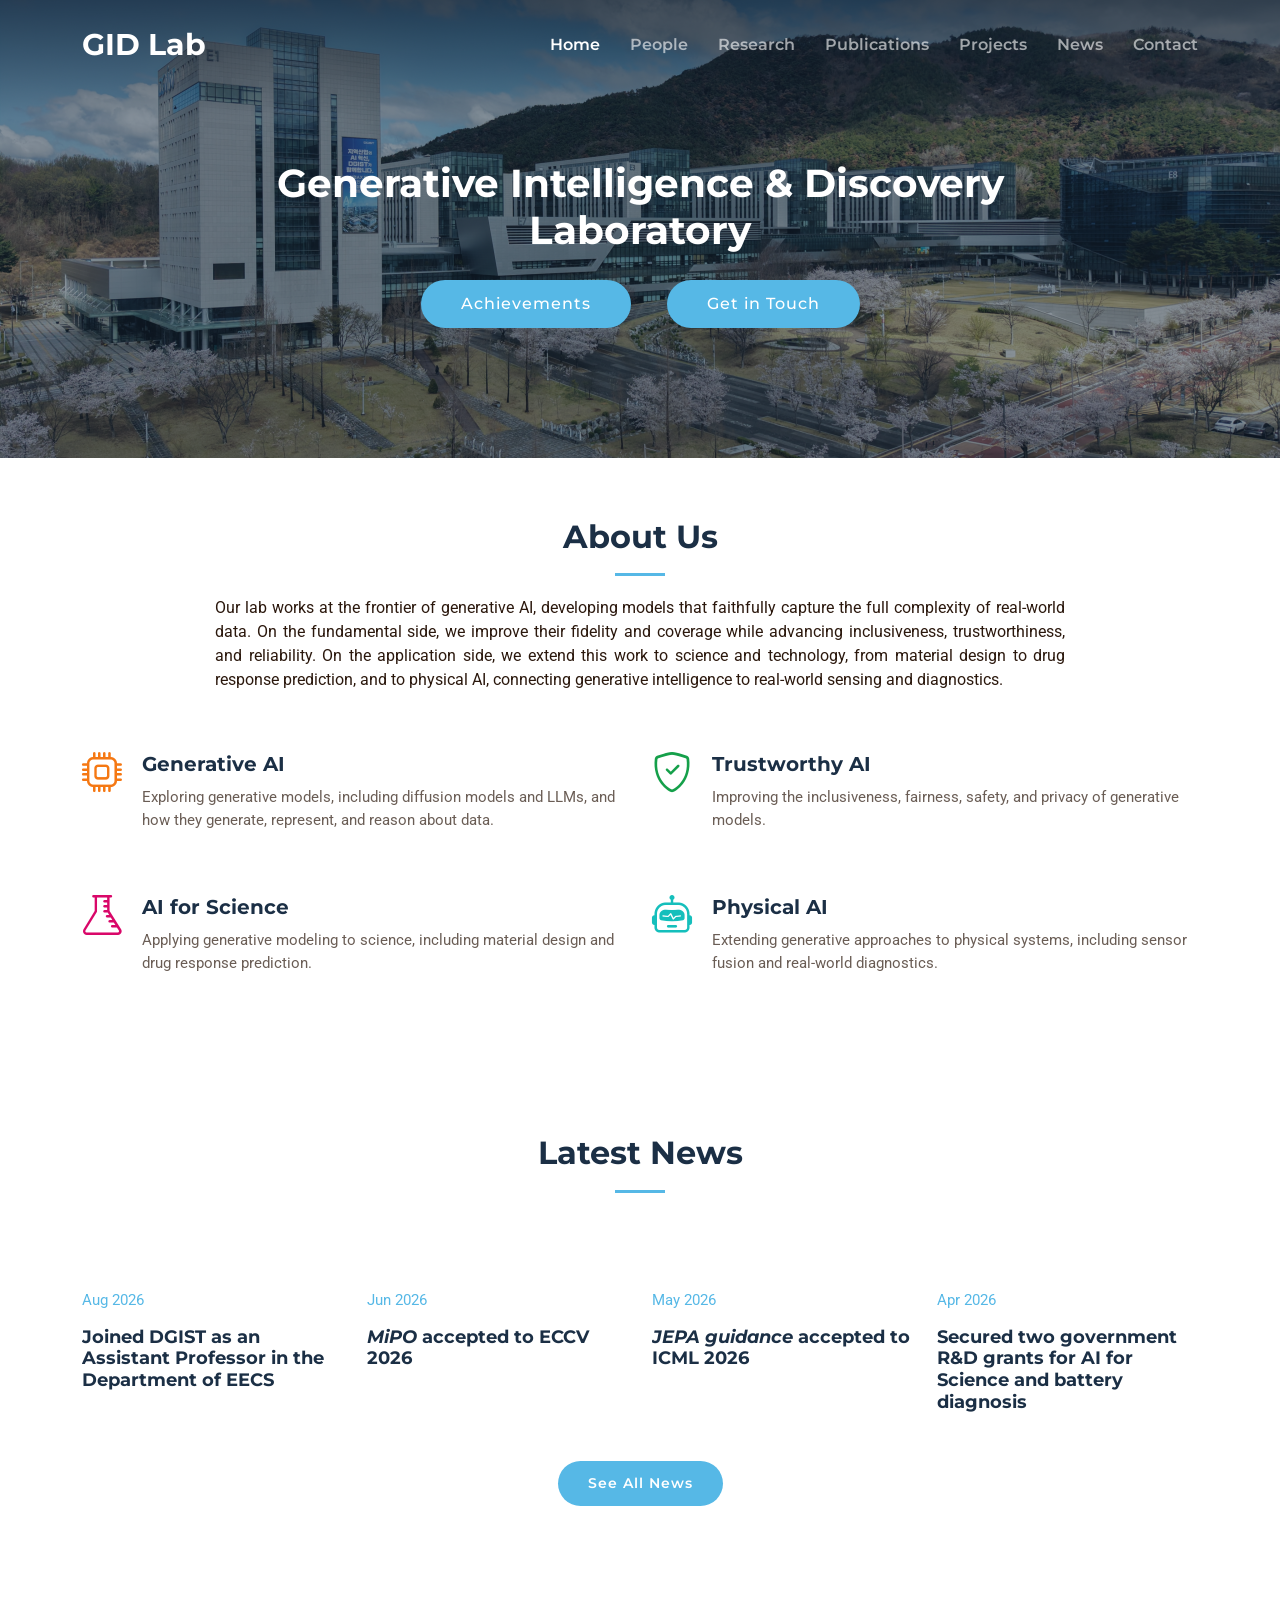
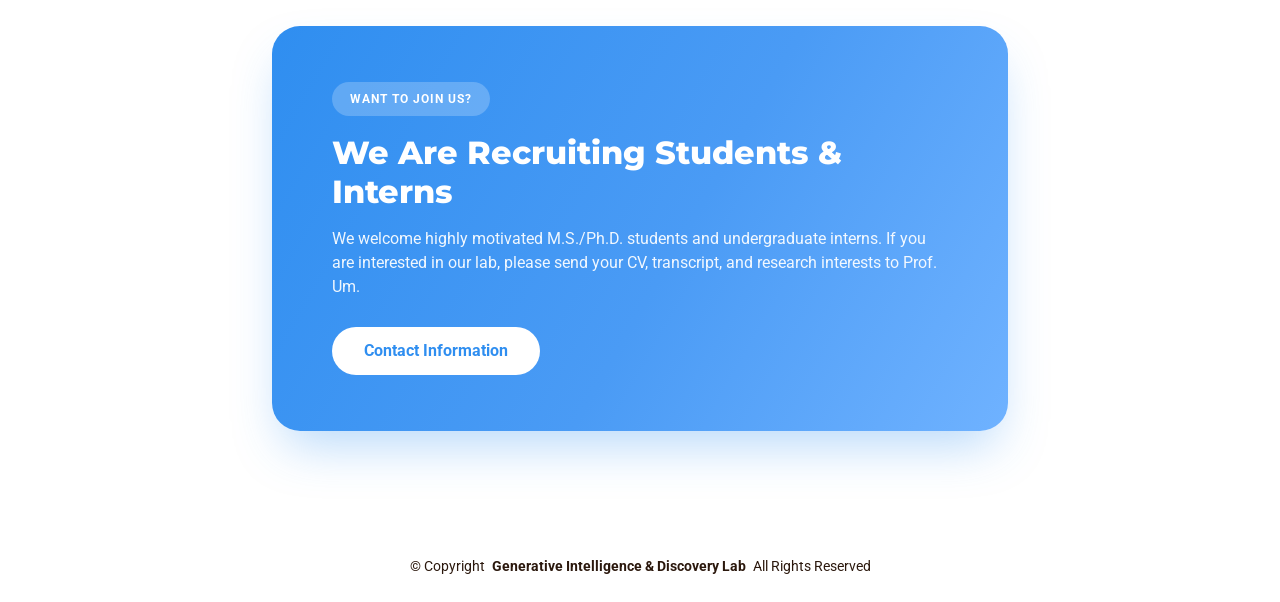
==== index.html @ 5ab616e1 "update" ====
<!DOCTYPE html>
<html lang="en">

<head>
  <meta charset="utf-8">
  <meta content="width=device-width, initial-scale=1.0" name="viewport">
  <title>Home | GID Lab @ DGIST</title>
  <meta name="description" content="">
  <meta name="keywords" content="">

  <!-- Favicons -->
  <!-- <link href="assets/img/favicon.png" rel="icon"> -->
  <link rel="icon" href="data:image/svg+xml,<svg xmlns=%22http://www.w3.org/2000/svg%22 viewBox=%220 0 100 100%22><text y=%22.9em%22 font-size=%2290%22>✨</text></svg>">
  <link href="assets/img/apple-touch-icon.png" rel="apple-touch-icon">

  <!-- Fonts -->
  <link href="https://fonts.googleapis.com" rel="preconnect">
  <link href="https://fonts.gstatic.com" rel="preconnect" crossorigin>
  <link href="https://fonts.googleapis.com/css2?family=Roboto:ital,wght@0,100;0,300;0,400;0,500;0,700;0,900;1,100;1,300;1,400;1,500;1,700;1,900&family=Montserrat:ital,wght@0,100;0,200;0,300;0,400;0,500;0,600;0,700;0,800;0,900;1,100;1,200;1,300;1,400;1,500;1,600;1,700;1,800;1,900&family=Raleway:ital,wght@0,100;0,200;0,300;0,400;0,500;0,600;0,700;0,800;0,900;1,100;1,200;1,300;1,400;1,500;1,600;1,700;1,800;1,900&display=swap" rel="stylesheet">

  <!-- Vendor CSS Files -->
  <link href="assets/vendor/bootstrap/css/bootstrap.min.css" rel="stylesheet">
  <link href="assets/vendor/bootstrap-icons/bootstrap-icons.css" rel="stylesheet">
  <link href="assets/vendor/aos/aos.css" rel="stylesheet">
  <link href="assets/vendor/glightbox/css/glightbox.min.css" rel="stylesheet">
  <link href="assets/vendor/swiper/swiper-bundle.min.css" rel="stylesheet">

  <!-- Main CSS File -->
  <link href="assets/css/main.css" rel="stylesheet">

  <style>
    .recruiting-cta {
      padding: 60px 0 100px;
    }
    .recruiting-card {
      background: linear-gradient(120deg, #2f8ef0 0%, #4a9bf5 55%, #6fb2ff 100%);
      border-radius: 28px;
      padding: 56px 60px;
      box-shadow: 0 25px 50px -12px rgba(47, 142, 240, 0.35);
    }
    .recruiting-card .badge-pill {
      display: inline-block;
      background: rgba(255, 255, 255, 0.22);
      color: #ffffff;
      font-size: 12px;
      font-weight: 700;
      letter-spacing: 1px;
      text-transform: uppercase;
      padding: 8px 18px;
      border-radius: 50px;
      margin-bottom: 18px;
    }
    .recruiting-card h3 {
      color: #ffffff;
      font-weight: 800;
      font-size: 32px;
      margin-bottom: 16px;
    }
    .recruiting-card p {
      color: rgba(255, 255, 255, 0.92);
      font-size: 16px;
      max-width: 640px;
      margin-bottom: 28px;
    }
    .recruiting-card .cta-btn {
      background: #ffffff;
      color: #2f8ef0;
      font-weight: 700;
      padding: 12px 32px;
      border-radius: 50px;
      display: inline-block;
      transition: 0.3s;
    }
    .recruiting-card .cta-btn:hover {
      background: rgba(255, 255, 255, 0.9);
    }
    @media (max-width: 768px) {
      .recruiting-card {
        padding: 40px 28px;
      }
      .recruiting-card h3 {
        font-size: 24px;
      }
    }
  </style>

  <!-- =======================================================
  * Template Name: Nova
  * Template URL: https://bootstrapmade.com/nova-bootstrap-business-template/
  * Updated: Aug 07 2024 with Bootstrap v5.3.3
  * Author: BootstrapMade.com
  * License: https://bootstrapmade.com/license/
  ======================================================== -->
</head>

<body class="index-page">

  <header id="header" class="header d-flex align-items-center fixed-top">
    <div class="container-fluid container-xl position-relative d-flex align-items-center justify-content-between">

      <a href="index.html" class="logo d-flex align-items-center">
        <!-- Uncomment the line below if you also wish to use an image logo -->
        <!-- <img src="assets/img/logo.png" alt=""> -->
        <h1 class="sitename">GID Lab</h1>
      </a>

      <nav id="navmenu" class="navmenu">
        <ul>
          <li><a href="index.html" class="active">Home</a></li>
          <li><a href="people.html">People</a></li>
          <li><a href="research.html">Research</a></li>
          <li><a href="publications.html">Publications</a></li>
          <li><a href="projects.html">Projects</a></li>
          <li><a href="news.html">News</a></li>
          <li><a href="contact.html">Contact</a></li>
        </ul>
        <i class="mobile-nav-toggle d-xl-none bi bi-list"></i>


      </nav>

    </div>
  </header>

  <main class="main">

    <!-- Hero Section -->
    <section id="hero" class="call-to-action section dark-background" style="padding: 160px 0 120px;">

      <img src="assets/img/PHO_20260403105531715Rq31.jpg" alt="">


      

      
      <div class="container">
        <div class="row justify-content-center">
          <div class="col-xl-9 text-center">
            <h1 data-aos="fade-up" class="mb-3" style="font-weight: 700; font-size: 2.45rem;">Generative Intelligence &amp; Discovery Laboratory</h1>
            <div class="d-flex flex-wrap justify-content-center gap-3" data-aos="fade-up" data-aos-delay="100">
              <a href="publications.html" class="cta-btn">Achievements</a>
              <a href="#call-to-action" class="cta-btn">Get in Touch</a>
            </div>
          </div>
        </div>
      </div>

    </section><!-- /Hero Section -->

    
    <section id="services" class="services section">

      <!-- Section Title -->
      <div class="container section-title" data-aos="fade-up">
        <h2>About Us</h2>
        <p style="max-width: 850px; margin-left: auto; margin-right: auto; text-align: justify;">Our lab works at the frontier of generative AI, developing models that faithfully capture the full complexity of real-world data. On the fundamental side, we improve their fidelity and coverage while advancing inclusiveness, trustworthiness, and reliability. On the application side, we extend this work to science and technology, from material design to drug response prediction, and to physical AI, connecting generative intelligence to real-world sensing and diagnostics.</p>
      </div><!-- End Section Title -->

      <div class="container">

        <div class="row gy-4">

          <div class="col-lg-6 service-item d-flex" data-aos="fade-up" data-aos-delay="100">
            <div class="icon flex-shrink-0"><i class="bi bi-cpu" style="color: #f57813;"></i></div>
            <div>
              <h4 class="title">Generative AI</h4>
              <p class="description">Exploring generative models, including diffusion models and LLMs, and how they generate, represent, and reason about data.</p>
            </div>
          </div>
          <!-- End Service Item -->

          <div class="col-lg-6 service-item d-flex" data-aos="fade-up" data-aos-delay="100">
            <div class="icon flex-shrink-0"><i class="bi bi-shield-check" style="color: #15a04a;"></i></div>
            <div>
              <h4 class="title">Trustworthy AI</h4>
              <p class="description">Improving the inclusiveness, fairness, safety, and privacy of generative models.</p>
            </div>
          </div><!-- End Service Item -->

          <div class="col-lg-6 service-item d-flex" data-aos="fade-up" data-aos-delay="100">
            <div class="icon flex-shrink-0"><i class="bi bi-flask" style="color: #d90769;"></i></div>
            <div>
              <h4 class="title">AI for Science</h4>
              <p class="description">Applying generative modeling to science, including material design and drug response prediction.</p>
            </div>
          </div><!-- End Service Item -->

          <div class="col-lg-6 service-item d-flex" data-aos="fade-up" data-aos-delay="100">
            <div class="icon flex-shrink-0"><i class="bi bi-robot" style="color: #15bfbc;"></i></div>
            <div>
              <h4 class="title">Physical AI</h4>
              <p class="description">Extending generative approaches to physical systems, including sensor fusion and real-world diagnostics.</p>
            </div>
          </div><!-- End Service Item -->

        </div>

      </div>

    </section><!-- /Services Section -->

    <section id="recent-posts" class="recent-posts section">

      <!-- Section Title -->
      <div class="container section-title" data-aos="fade-up">
        <h2>Latest News</h2>

      </div><!-- End Section Title -->

      <div class="container">

        <div class="row gy-5">

          <div class="col-xl-3 col-md-6" data-aos="fade-up" data-aos-delay="100">
            <div class="post-box">
              <div class="meta">
                <span class="post-date">Aug 2026</span>
              </div>
              <h3 class="post-title">Joined DGIST as an Assistant Professor in the Department of EECS</h3>
            </div>
          </div>

          <div class="col-xl-3 col-md-6" data-aos="fade-up" data-aos-delay="100">
            <div class="post-box">
              <div class="meta">
                <span class="post-date">Jun 2026</span>
              </div>
              <h3 class="post-title"><em>MiPO</em> accepted to ECCV 2026</h3>
            </div>
          </div>

          <div class="col-xl-3 col-md-6" data-aos="fade-up" data-aos-delay="100">
            <div class="post-box">
              <div class="meta">
                <span class="post-date">May 2026</span>
              </div>
              <h3 class="post-title"><em>JEPA guidance</em> accepted to ICML 2026</h3>
            </div>
          </div>

          <div class="col-xl-3 col-md-6" data-aos="fade-up" data-aos-delay="100">
            <div class="post-box">
              <div class="meta">
                <span class="post-date">Apr 2026</span>
              </div>
              <h3 class="post-title">Secured two government R&amp;D grants for AI for Science and battery diagnosis</h3>
            </div>
          </div>

        </div>

        <div class="text-center mt-5" data-aos="fade-up">
          <a href="news.html" class="btn-get-started">See All News</a>
        </div>

      </div>

    </section><!-- /Recent News Section -->
    <section id="call-to-action" class="recruiting-cta section">

      <div class="container" data-aos="zoom-in" data-aos-delay="100">
        <div class="row justify-content-center">
          <div class="col-xl-8">
            <div class="recruiting-card">
              <span class="badge-pill">Want to Join Us?</span>
              <h3>We Are Recruiting Students &amp; Interns</h3>
              <p>We welcome highly motivated M.S./Ph.D. students and undergraduate interns. If you are interested in our lab, please send your CV, transcript, and research interests to Prof. Um.</p>
              <a class="cta-btn" href="contact.html">Contact Information</a>
            </div>
          </div>
        </div>
      </div>

    </section><!-- /Call To Action Section -->


  </main>


  <footer id="footer" class="footer">
    <div class="container copyright text-center" style="border-top: 0; margin-top: 0;">
      <p>© <span>Copyright</span> <strong class="px-1 sitename">Generative Intelligence &amp; Discovery Lab</strong> <span>All Rights Reserved</span></p>
    </div>
  </footer>

  <!-- Scroll Top -->
  <a href="#" id="scroll-top" class="scroll-top d-flex align-items-center justify-content-center"><i class="bi bi-arrow-up-short"></i></a>

  <!-- Preloader -->
  <div id="preloader"></div>

  <!-- Vendor JS Files -->
  <script src="assets/vendor/bootstrap/js/bootstrap.bundle.min.js"></script>
  <script src="assets/vendor/php-email-form/validate.js"></script>
  <script src="assets/vendor/aos/aos.js"></script>
  <script src="assets/vendor/glightbox/js/glightbox.min.js"></script>
  <script src="assets/vendor/swiper/swiper-bundle.min.js"></script>
  <script src="assets/vendor/imagesloaded/imagesloaded.pkgd.min.js"></script>
  <script src="assets/vendor/isotope-layout/isotope.pkgd.min.js"></script>

  <!-- Main JS File -->
  <script src="assets/js/main.js"></script>

</body>

</html>
---- assets/css/main.css ----
/**
* Template Name: Nova
* Template URL: https://bootstrapmade.com/nova-bootstrap-business-template/
* Updated: Aug 07 2024 with Bootstrap v5.3.3
* Author: BootstrapMade.com
* License: https://bootstrapmade.com/license/
*/

/*--------------------------------------------------------------
# Font & Color Variables
# Help: https://bootstrapmade.com/color-system/
--------------------------------------------------------------*/
/* Fonts */
:root {
  --default-font: "Roboto",  system-ui, -apple-system, "Segoe UI", Roboto, "Helvetica Neue", Arial, "Noto Sans", "Liberation Sans", sans-serif, "Apple Color Emoji", "Segoe UI Emoji", "Segoe UI Symbol", "Noto Color Emoji";
  --heading-font: "Montserrat",  sans-serif;
  --nav-font: "Montserrat",  sans-serif;
}

/* Global Colors - The following color variables are used throughout the website. Updating them here will change the color scheme of the entire website */
:root { 
  --background-color: #ffffff; /* Background color for the entire website, including individual sections */
  --default-color: #2b180d; /* Default color used for the majority of the text content across the entire website */
  --heading-color: #1b2f45; /* Color for headings, subheadings and title throughout the website */
  --accent-color: #56b8e6; /* Accent color that represents your brand on the website. It's used for buttons, links, and other elements that need to stand out */
  --surface-color: #ffffff; /* The surface color is used as a background of boxed elements within sections, such as cards, icon boxes, or other elements that require a visual separation from the global background. */
  --contrast-color: #ffffff; /* Contrast color for text, ensuring readability against backgrounds of accent, heading, or default colors. */
}

/* Nav Menu Colors - The following color variables are used specifically for the navigation menu. They are separate from the global colors to allow for more customization options */
:root {
  --nav-color: rgba(255, 255, 255, 0.6);  /* The default color of the main navmenu links */
  --nav-hover-color: #ffffff; /* Applied to main navmenu links when they are hovered over or active */
  --nav-mobile-background-color: #ffffff; /* Used as the background color for mobile navigation menu */
  --nav-dropdown-background-color: #ffffff; /* Used as the background color for dropdown items that appear when hovering over primary navigation items */
  --nav-dropdown-color: #212529; /* Used for navigation links of the dropdown items in the navigation menu. */
  --nav-dropdown-hover-color: #56b8e6; /* Similar to --nav-hover-color, this color is applied to dropdown navigation links when they are hovered over. */
}

/* Color Presets - These classes override global colors when applied to any section or element, providing reuse of the sam color scheme. */

.light-background {
  --background-color: #f6fcfe;
  --surface-color: #ffffff;
}

.dark-background {
  --background-color: #17283b;
  --default-color: #ffffff;
  --heading-color: #ffffff;
  --surface-color: #254160;
  --contrast-color: #ffffff;
}

/* Smooth scroll */
:root {
  scroll-behavior: smooth;
}

/*--------------------------------------------------------------
# General Styling & Shared Classes
--------------------------------------------------------------*/
body {
  color: var(--default-color);
  background-color: var(--background-color);
  font-family: var(--default-font);
}

a {
  color: var(--accent-color);
  text-decoration: none;
  transition: 0.3s;
}

a:hover {
  color: color-mix(in srgb, var(--accent-color), transparent 25%);
  text-decoration: none;
}

h1,
h2,
h3,
h4,
h5,
h6 {
  color: var(--heading-color);
  font-family: var(--heading-font);
}

/* PHP Email Form Messages
------------------------------*/
.php-email-form .error-message {
  display: none;
  background: #df1529;
  color: #ffffff;
  text-align: left;
  padding: 15px;
  margin-bottom: 24px;
  font-weight: 600;
}

.php-email-form .sent-message {
  display: none;
  color: #ffffff;
  background: #059652;
  text-align: center;
  padding: 15px;
  margin-bottom: 24px;
  font-weight: 600;
}

.php-email-form .loading {
  display: none;
  background: var(--surface-color);
  text-align: center;
  padding: 15px;
  margin-bottom: 24px;
}

.php-email-form .loading:before {
  content: "";
  display: inline-block;
  border-radius: 50%;
  width: 24px;
  height: 24px;
  margin: 0 10px -6px 0;
  border: 3px solid var(--accent-color);
  border-top-color: var(--surface-color);
  animation: php-email-form-loading 1s linear infinite;
}

@keyframes php-email-form-loading {
  0% {
    transform: rotate(0deg);
  }

  100% {
    transform: rotate(360deg);
  }
}

/*--------------------------------------------------------------
# Global Header
--------------------------------------------------------------*/
.header {
  --background-color: rgba(255, 255, 255, 0);
  --heading-color: #ffffff;
  color: var(--default-color);
  background-color: var(--background-color);
  padding: 15px 0;
  transition: all 0.5s;
  z-index: 997;
}

.header .logo {
  line-height: 1;
}

.header .logo img {
  max-height: 32px;
  margin-right: 8px;
}

.header .logo h1 {
  font-size: 30px;
  margin: 0;
  font-weight: 700;
  color: var(--heading-color);
}

.scrolled .header {
  box-shadow: 0px 0 18px rgba(0, 0, 0, 0.1);
}

/* Global Header on Scroll
------------------------------*/
.scrolled .header {
  --background-color: rgba(23, 40, 59, 0.9);
}

/*--------------------------------------------------------------
# Navigation Menu
--------------------------------------------------------------*/
/* Navmenu - Desktop */
@media (min-width: 1200px) {
  .navmenu {
    padding: 0;
  }

  .navmenu ul {
    margin: 0;
    padding: 0;
    display: flex;
    list-style: none;
    align-items: center;
  }

  .navmenu li {
    position: relative;
  }

  .navmenu a,
  .navmenu a:focus {
    color: var(--nav-color);
    padding: 18px 15px;
    font-size: 16px;
    font-family: var(--nav-font);
    font-weight: 600;
    display: flex;
    align-items: center;
    justify-content: space-between;
    white-space: nowrap;
    transition: 0.3s;
  }

  .navmenu a i,
  .navmenu a:focus i {
    font-size: 12px;
    line-height: 0;
    margin-left: 5px;
    transition: 0.3s;
  }

  .navmenu li:last-child a {
    padding-right: 0;
  }

  .navmenu li:hover>a,
  .navmenu .active,
  .navmenu .active:focus {
    color: var(--nav-hover-color);
  }

  .navmenu .dropdown ul {
    margin: 0;
    padding: 10px 0;
    background: var(--nav-dropdown-background-color);
    display: block;
    position: absolute;
    visibility: hidden;
    left: 14px;
    top: 130%;
    opacity: 0;
    transition: 0.3s;
    border-radius: 0;
    z-index: 99;
    box-shadow: 0px 0px 30px rgba(0, 0, 0, 0.1);
  }

  .navmenu .dropdown ul li {
    min-width: 200px;
  }

  .navmenu .dropdown ul a {
    padding: 10px 20px;
    font-size: 15px;
    text-transform: none;
    color: var(--nav-dropdown-color);
  }

  .navmenu .dropdown ul a i {
    font-size: 12px;
  }

  .navmenu .dropdown ul a:hover,
  .navmenu .dropdown ul .active:hover,
  .navmenu .dropdown ul li:hover>a {
    color: var(--nav-dropdown-hover-color);
  }

  .navmenu .dropdown:hover>ul {
    opacity: 1;
    top: 100%;
    visibility: visible;
  }

  .navmenu .dropdown .dropdown ul {
    top: 0;
    left: -90%;
    visibility: hidden;
  }

  .navmenu .dropdown .dropdown:hover>ul {
    opacity: 1;
    top: 0;
    left: -100%;
    visibility: visible;
  }
}

/* Navmenu - Mobile */
@media (max-width: 1199px) {
  .mobile-nav-toggle {
    color: var(--nav-color);
    font-size: 28px;
    line-height: 0;
    margin-right: 10px;
    cursor: pointer;
    transition: color 0.3s;
  }

  .navmenu {
    padding: 0;
    z-index: 9997;
  }

  .navmenu ul {
    display: none;
    list-style: none;
    position: absolute;
    inset: 60px 20px 20px 20px;
    padding: 10px 0;
    margin: 0;
    border-radius: 6px;
    background-color: var(--nav-mobile-background-color);
    overflow-y: auto;
    transition: 0.3s;
    z-index: 9998;
    box-shadow: 0px 0px 30px rgba(0, 0, 0, 0.1);
  }

  .navmenu a,
  .navmenu a:focus {
    color: var(--nav-dropdown-color);
    padding: 10px 20px;
    font-family: var(--nav-font);
    font-size: 17px;
    font-weight: 600;
    display: flex;
    align-items: center;
    justify-content: space-between;
    white-space: nowrap;
    transition: 0.3s;
  }

  .navmenu a i,
  .navmenu a:focus i {
    font-size: 12px;
    line-height: 0;
    margin-left: 5px;
    width: 30px;
    height: 30px;
    display: flex;
    align-items: center;
    justify-content: center;
    border-radius: 50%;
    transition: 0.3s;
    background-color: color-mix(in srgb, var(--accent-color), transparent 90%);
  }

  .navmenu a i:hover,
  .navmenu a:focus i:hover {
    background-color: var(--accent-color);
    color: var(--contrast-color);
  }

  .navmenu a:hover,
  .navmenu .active,
  .navmenu .active:focus {
    color: var(--nav-dropdown-hover-color);
  }

  .navmenu .active i,
  .navmenu .active:focus i {
    background-color: var(--accent-color);
    color: var(--contrast-color);
    transform: rotate(180deg);
  }

  .navmenu .dropdown ul {
    position: static;
    display: none;
    z-index: 99;
    padding: 10px 0;
    margin: 10px 20px;
    background-color: var(--nav-dropdown-background-color);
    border: 1px solid color-mix(in srgb, var(--default-color), transparent 90%);
    box-shadow: none;
    transition: all 0.5s ease-in-out;
  }

  .navmenu .dropdown ul ul {
    background-color: rgba(33, 37, 41, 0.1);
  }

  .navmenu .dropdown>.dropdown-active {
    display: block;
    background-color: rgba(33, 37, 41, 0.03);
  }

  .mobile-nav-active {
    overflow: hidden;
  }

  .mobile-nav-active .mobile-nav-toggle {
    color: #fff;
    position: absolute;
    font-size: 32px;
    top: 15px;
    right: 15px;
    margin-right: 0;
    z-index: 9999;
  }

  .mobile-nav-active .navmenu {
    position: fixed;
    overflow: hidden;
    inset: 0;
    background: rgba(33, 37, 41, 0.8);
    transition: 0.3s;
  }

  .mobile-nav-active .navmenu>ul {
    display: block;
  }
}

/*--------------------------------------------------------------
# Global Footer
--------------------------------------------------------------*/
.footer {
  color: var(--default-color);
  background-color: var(--background-color);
  font-size: 14px;
  position: relative;
}

.footer .footer-top {
  padding-top: 50px;
}

.footer .footer-about .logo {
  line-height: 1;
  margin-bottom: 25px;
}

.footer .footer-about .logo img {
  max-height: 40px;
  margin-right: 6px;
}

.footer .footer-about .logo span {
  color: var(--heading-color);
  font-size: 30px;
  font-weight: 700;
  letter-spacing: 1px;
  font-family: var(--heading-font);
}

.footer .footer-about p {
  font-size: 14px;
  font-family: var(--heading-font);
}

.footer .social-links a {
  color: var(--contrast-color);
  background-color: var(--accent-color);
  display: flex;
  align-items: center;
  justify-content: center;
  width: 36px;
  height: 36px;
  border-radius: 50%;
  font-size: 16px;
  margin-right: 10px;
  transition: 0.3s;
}

.footer .social-links a:hover {
  color: var(--contrast-color);
  background-color: color-mix(in srgb, var(--accent-color) 90%, black 15%);
}

.footer h4 {
  font-size: 16px;
  font-weight: bold;
  position: relative;
  padding-bottom: 12px;
}

.footer .footer-links {
  margin-bottom: 30px;
}

.footer .footer-links ul {
  list-style: none;
  padding: 0;
  margin: 0;
}

.footer .footer-links ul i {
  padding-right: 2px;
  font-size: 12px;
  line-height: 0;
}

.footer .footer-links ul li {
  padding: 10px 0;
  display: flex;
  align-items: center;
}

.footer .footer-links ul li:first-child {
  padding-top: 0;
}

.footer .footer-links ul a {
  color: color-mix(in srgb, var(--default-color), transparent 20%);
  display: inline-block;
  line-height: 1;
}

.footer .footer-links ul a:hover {
  color: var(--accent-color);
}

.footer .footer-contact p {
  margin-bottom: 5px;
}

.footer .copyright {
  border-top: 1px solid color-mix(in srgb, var(--accent-color), transparent 80%);
  margin-top: 25px;
  padding-top: 25px;
  padding-bottom: 25px;
}

.footer .copyright p {
  margin-bottom: 0;
}

.footer .credits {
  margin-top: 5px;
  font-size: 13px;
}

/*--------------------------------------------------------------
# Preloader
--------------------------------------------------------------*/
#preloader {
  position: fixed;
  inset: 0;
  z-index: 9999;
  overflow: hidden;
  background-color: var(--background-color);
  transition: all 0.6s ease-out;
}

#preloader:before {
  content: "";
  position: fixed;
  top: calc(50% - 30px);
  left: calc(50% - 30px);
  border: 6px solid var(--accent-color);
  border-top-color: color-mix(in srgb, var(--accent-color), transparent 90%);
  border-radius: 50%;
  width: 60px;
  height: 60px;
  animation: animate-preloader 1s linear infinite;
}

@keyframes animate-preloader {
  0% {
    transform: rotate(0deg);
  }

  100% {
    transform: rotate(360deg);
  }
}

/*--------------------------------------------------------------
# Scroll Top Button
--------------------------------------------------------------*/
.scroll-top {
  position: fixed;
  visibility: hidden;
  opacity: 0;
  right: 15px;
  bottom: 15px;
  z-index: 99999;
  background-color: var(--accent-color);
  width: 40px;
  height: 40px;
  border-radius: 4px;
  transition: all 0.4s;
}

.scroll-top i {
  font-size: 24px;
  color: var(--contrast-color);
  line-height: 0;
}

.scroll-top:hover {
  background-color: color-mix(in srgb, var(--accent-color), transparent 20%);
  color: var(--contrast-color);
}

.scroll-top.active {
  visibility: visible;
  opacity: 1;
}

/*--------------------------------------------------------------
# Disable aos animation delay on mobile devices
--------------------------------------------------------------*/
@media screen and (max-width: 768px) {
  [data-aos-delay] {
    transition-delay: 0 !important;
  }
}

/*--------------------------------------------------------------
# Global Page Titles & Breadcrumbs
--------------------------------------------------------------*/
/* .page-title {
  color: var(--default-color);
  background-color: var(--background-color);
  background-size: cover;
  background-position: center;
  background-repeat: no-repeat;
  padding: 160px 0 60px 0;
  text-align: center;
  position: relative;
} */

.page-title {
  color: var(--default-color);
  background-color: var(--background-color);
  background-size: cover;
  background-position: center;
  background-repeat: no-repeat;
  padding: 120px 0 40px 0;
  text-align: center;
  position: relative;
}
 
/* .page-title {
  background-image: none !important;
  background: linear-gradient(120deg, #17283b 0%, #234a6b 55%, #2f8ef0 130%);
} */

/* .page-title {
  background-image: 
    radial-gradient(circle, rgba(255,255,255,0.08) 1px, transparent 1px),
    linear-gradient(135deg, #0f1c2e 0%, #1b2f45 100%) !important;
  background-size: 22px 22px, cover;
} */

/* .page-title {
  background-image: none !important;
  position: relative;
  background: 
    radial-gradient(circle at 15% 20%, rgba(86, 184, 230, 0.25), transparent 40%),
    radial-gradient(circle at 85% 80%, rgba(86, 184, 230, 0.15), transparent 45%),
    radial-gradient(rgba(255,255,255,0.06) 1px, transparent 1px),
    linear-gradient(135deg, #0f1c2e 0%, #1b2f45 100%) !important;
  background-size: auto, auto, 20px 20px, cover;
} */

/* .page-title {
  background-image: none !important;
  background: linear-gradient(135deg, #0f1c2e 0%, #1b2f45 100%) !important;
  overflow: hidden;
}
.page-title::after {
  content: "";
  position: absolute;
  width: 500px;
  height: 500px;
  background: radial-gradient(circle, rgba(86, 184, 230, 0.35), transparent 70%);
  border-radius: 50%;
  top: -200px;
  right: -100px;
  z-index: 0;
  pointer-events: none;
} */

.page-title:before {
  content: "";
  background-color: color-mix(in srgb, var(--background-color), transparent 40%);
  position: absolute;
  inset: 0;
}

.page-title .container {
  position: relative;
}

.page-title h1 {
  font-size: 42px;
  font-weight: 700;
  margin-bottom: 10px;
}

.page-title .breadcrumbs ol {
  display: flex;
  flex-wrap: wrap;
  list-style: none;
  justify-content: center;
  padding: 0;
  margin: 0;
  font-size: 16px;
  font-weight: 400;
}

.page-title .breadcrumbs ol li+li {
  padding-left: 10px;
}

.page-title .breadcrumbs ol li+li::before {
  content: "/";
  display: inline-block;
  padding-right: 10px;
  color: color-mix(in srgb, var(--default-color), transparent 70%);
}

/*--------------------------------------------------------------
# Global Sections
--------------------------------------------------------------*/
section,
.section {
  color: var(--default-color);
  background-color: var(--background-color);
  padding: 60px 0;
  scroll-margin-top: 100px;
  overflow: clip;
}

@media (max-width: 1199px) {

  section,
  .section {
    scroll-margin-top: 66px;
  }
}

/*--------------------------------------------------------------
# Global Section Titles
--------------------------------------------------------------*/
.section-title {
  text-align: center;
  padding-bottom: 60px;
  position: relative;
}

.section-title h2 {
  font-size: 32px;
  font-weight: 700;
  margin-bottom: 20px;
  padding-bottom: 20px;
  position: relative;
}

.section-title h2:after {
  content: "";
  position: absolute;
  display: block;
  width: 50px;
  height: 3px;
  background: var(--accent-color);
  left: 0;
  right: 0;
  bottom: 0;
  margin: auto;
}

.section-title p {
  margin-bottom: 0;
}





/*--------------------------------------------------------------
# Hero Section
--------------------------------------------------------------*/


/* .hero {
  width: 100%;
  min-height: 640px;
  position: relative;
  padding: 120px 0 60px;
  display: flex;
  align-items: center;
}
.hero:before {
  position: absolute;
  content: "";
  background: color-mix(in srgb, var(--background-color), transparent 40%);
  inset: 0;
  z-index: 2;
}
.hero img {
  position: absolute;
  inset: 0;
  display: block;
  width: 100%;
  height: 100%;
  object-fit: cover;
  z-index: 1;
} */







.hero {
  width: 100%;
  min-height: 100vh;
  position: relative;
  padding: 120px 0 60px;
  display: flex;
  align-items: center;
}


@media (min-width: 1200px) {
  .hero:after {
    position: absolute;
    content: "";
    width: 44%;
    background-image: linear-gradient(180deg, color-mix(in srgb, var(--background-color), transparent 15%), color-mix(in srgb, var(--background-color), transparent 15%) 100%), linear-gradient(180deg, rgb(0, 0, 0), rgb(0, 0, 0) 100%);
    top: 0;
    bottom: 0;
    z-index: 2;
  }
}


.hero:before {
  position: absolute;
  content: "";
  background: color-mix(in srgb, var(--background-color), transparent 40%);
  inset: 0;
  z-index: 2;
}

.hero img {
  position: absolute;
  inset: 0;
  display: block;
  width: 100%;
  height: 100%;
  object-fit: cover;
  z-index: 1;
}

.hero .container,
.hero .container-fluid {
  z-index: 3;
  position: relative;
}

.hero h1 {
  margin: 0;
  font-size: 3rem;
  font-weight: 700;
}

.hero blockquote {
  color: color-mix(in srgb, var(--default-color), transparent 20%);
  padding-left: 20px;
  border-left: 2px solid var(--accent-color);
  margin: 40px 0;
}

.btn-get-started {
  color: var(--contrast-color);
  background: var(--accent-color);
  font-family: var(--heading-font);
  font-weight: 600;
  font-size: 14px;
  letter-spacing: 1px;
  display: inline-block;
  padding: 12px 30px;
  border-radius: 50px;
  transition: 0.5s;
}

.btn-get-started:hover {
  background: color-mix(in srgb, var(--accent-color) 90%, white 15%);
  color: var(--contrast-color);
}

.hero .btn-get-started {
  color: var(--contrast-color);
  background: var(--accent-color);
  font-family: var(--heading-font);
  font-weight: 600;
  font-size: 14px;
  letter-spacing: 1px;
  display: inline-block;
  padding: 12px 30px;
  border-radius: 50px;
  transition: 0.5s;
}

.hero .btn-get-started:hover {
  background: color-mix(in srgb, var(--accent-color) 90%, white 15%);
}

.hero .btn-watch-video {
  font-size: 16px;
  transition: 0.5s;
  margin-left: 25px;
  color: var(--default-color);
  font-weight: 600;
}

.hero .btn-watch-video i {
  color: color-mix(in srgb, var(--default-color), transparent 50%);
  font-size: 32px;
  transition: 0.3s;
  line-height: 0;
  margin-right: 8px;
}

.hero .btn-watch-video:hover {
  color: var(--default-color);
}

.hero .btn-watch-video:hover i {
  color: var(--default-color);
}

@media (max-width: 640px) {
  .hero h1 {
    font-size: 28px;
    line-height: 36px;
  }

  .hero .btn-get-started,
  .hero .btn-watch-video {
    font-size: 13px;
  }
}





/*--------------------------------------------------------------
# Why Us Section
--------------------------------------------------------------*/
.why-us .img-bg {
  min-height: 500px;
  position: relative;
}

.why-us .img-bg img {
  position: absolute;
  inset: 0;
  display: block;
  width: 100%;
  height: 100%;
  object-fit: cover;
  z-index: 1;
}

.why-us .slides {
  background-color: color-mix(in srgb, var(--default-color), transparent 97%);
}

.why-us h3 {
  font-size: 24px;
  font-weight: 700;
}

.why-us h4 {
  font-size: 18px;
  font-weight: 300;
  color: color-mix(in srgb, var(--default-color), transparent 30%);
}

.why-us .swiper {
  margin: 140px 140px 120px 140px;
  overflow: hidden;
}

.why-us .swiper-wrapper {
  height: auto;
}

.why-us .swiper-button-prev:after,
.why-us .swiper-button-next:after {
  font-size: 24px;
  color: color-mix(in srgb, var(--default-color), transparent 50%);
}

.why-us .swiper-button-prev {
  left: 80px;
}

.why-us .swiper-button-next {
  right: 80px;
}

.why-us .swiper-pagination {
  margin-top: 30px;
  position: relative;
}

.why-us .swiper-pagination .swiper-pagination-bullet {
  background-color: color-mix(in srgb, var(--default-color), transparent 50%);
}

.why-us .swiper-pagination .swiper-pagination-bullet-active {
  background-color: var(--accent-color);
}

@media (max-width: 1200px) {
  .why-us .swiper {
    margin: 60px 60px 40px 60px;
  }

  .why-us .swiper-button-prev,
  .why-us .swiper-button-next {
    display: none;
  }
}

@media (max-width: 575px) {
  .why-us .swiper {
    margin: 40px 40px 20px 40px;
  }
}

/*--------------------------------------------------------------
# Services Section
--------------------------------------------------------------*/
.services .service-item {
  position: relative;
  height: 100%;
  margin-bottom: 30px;
}

.services .service-item .icon {
  margin-right: 20px;
}

.services .service-item .icon i {
  color: var(--accent-color);
  font-size: 40px;
  line-height: 0;
  transition: 0.3s;
}

.services .service-item:hover .icon i {
  color: var(--accent-color);
}

.services .service-item .title {
  color: var(--heading-color);
  font-weight: 700;
  margin-bottom: 10px;
  font-size: 20px;
  transition: 0.3s;
}

.services .service-item .description {
  font-size: 15px;
  color: color-mix(in srgb, var(--default-color), transparent 30%);
  margin-bottom: 10px;
}

.services .service-item .readmore {
  display: flex;
  align-items: center;
  color: color-mix(in srgb, var(--default-color), transparent 50%);
  transition: 0.3s;
  font-weight: 700;
  font-size: 14px;
}

.services .service-item .readmore i {
  margin-left: 8px;
}

.services .service-item:hover .title,
.services .service-item:hover .readmore,
.services .service-item:hover .icon i {
  color: var(--accent-color);
}

/*--------------------------------------------------------------
# Call To Action Section
--------------------------------------------------------------*/
.call-to-action {
  padding: 80px 0;
  position: relative;
  clip-path: inset(0);
}

/* .call-to-action img {
  position: fixed;
  top: 0;
  left: 0;
  display: block;
  width: 100%;
  height: 100%;
  object-fit: cover;
  z-index: 1;
} */



.call-to-action img {
  position: absolute;
  top: 0;
  left: 0;
  width: 100%;
  height: 100%;
  object-fit: cover;
  z-index: 1;
}



.call-to-action:before {
  content: "";
  background: color-mix(in srgb, var(--background-color), transparent 50%);
  position: absolute;
  inset: 0;
  z-index: 2;
}

.call-to-action .container {
  position: relative;
  z-index: 3;
}

.call-to-action h3 {
  font-size: 28px;
  font-weight: 700;
  color: var(--default-color);
}

.call-to-action p {
  color: var(--default-color);
}

.call-to-action .cta-btn {
  background: var(--accent-color);
  color: var(--contrast-color);
  font-family: var(--heading-font);
  font-weight: 500;
  font-size: 16px;
  letter-spacing: 1px;
  display: inline-block;
  padding: 12px 40px;
  border-radius: 50px;
  transition: 0.5s;
  margin: 10px;
}

.call-to-action .cta-btn:hover {
  background: color-mix(in srgb, var(--accent-color) 90%, black 15%);
}

/*--------------------------------------------------------------
# Features Section
--------------------------------------------------------------*/
.features h3 {
  font-size: 32px;
  font-weight: 700;
  margin-bottom: 30px;
}

.features .icon-list i {
  margin-right: 10px;
  font-size: 24px;
  line-height: 1;
}

.features .icon-list span {
  font-size: 16px;
  color: color-mix(in srgb, var(--default-color), transparent 20%);
}

.features .phone-wrap {
  position: absolute;
  right: 0;
}

@media (max-width: 768px) {
  .features .phone-wrap {
    position: relative;
  }
}

.features .phone-wrap img {
  width: 340px;
}

@media (max-width: 992px) {
  .features .phone-wrap img {
    margin-top: 30px;
  }
}

@media (max-width: 768px) {
  .features .phone-wrap img {
    width: 100%;
  }
}

.features .details {
  margin-top: 80px;
  padding: 120px 0;
  background-color: color-mix(in srgb, var(--default-color), transparent 97%);
}

.features .details h4 {
  font-size: 32px;
  font-weight: 700;
  margin-bottom: 20px;
}

.features .details p {
  margin-bottom: 20px;
  font-size: 15px;
}

.features .details .btn-get-started {
  color: var(--contrast-color);
  background-color: var(--accent-color);
  font-family: var(--heading-font);
  display: inline-block;
  font-weight: 500;
  font-size: 15px;
  letter-spacing: 1px;
  padding: 10px 32px;
  border-radius: 50px;
  transition: 0.5s;
}

.features .details .btn-get-started:hover {
  background: color-mix(in srgb, var(--accent-color), transparent 20%);
}

/*--------------------------------------------------------------
# Recent Posts Section
--------------------------------------------------------------*/
.recent-posts .post-box {
  transition: 0.3s;
  height: 100%;
  overflow: hidden;
  position: relative;
  display: flex;
  flex-direction: column;
}

.recent-posts .post-box .post-img {
  overflow: hidden;
  position: relative;
}

.recent-posts .post-box .post-img img {
  transition: 0.5s;
}

.recent-posts .post-box .meta {
  margin-top: 15px;
}

.recent-posts .post-box .meta .post-date {
  font-size: 15px;
  font-weight: 400;
  color: var(--accent-color);
}

.recent-posts .post-box .meta .post-author {
  font-size: 15px;
  font-weight: 400;
  color: color-mix(in srgb, var(--default-color), transparent 40%);
}

.recent-posts .post-box .post-title {
  color: var(--heading-color);
  font-size: 18px;
  font-weight: 700;
  margin: 15px 0 0 0;
  position: relative;
  transition: 0.3s;
}

.recent-posts .post-box p {
  margin: 15px 0 0 0;
  color: color-mix(in srgb, var(--default-color), transparent 40%);
}

.recent-posts .post-box .readmore {
  display: flex;
  align-items: center;
  font-weight: 600;
  line-height: 1;
  transition: 0.3s;
  margin-top: 15px;
}

.recent-posts .post-box .readmore i {
  line-height: 0;
  margin-left: 4px;
  font-size: 18px;
}

.recent-posts .post-box:hover .post-title {
  color: var(--accent-color);
}

.recent-posts .post-box:hover .post-img img {
  transform: scale(1.1);
}

/*--------------------------------------------------------------
# About Section
--------------------------------------------------------------*/
.about .content h3 {
  font-size: 2rem;
  font-weight: 700;
}

.about .content p {
  margin: 30px 0;
  color: color-mix(in srgb, var(--default-color), transparent 40%);
}

.about .content ul {
  list-style: none;
  padding: 0;
}

.about .content ul li {
  padding: 0 0 15px 0;
  font-weight: 400;
  display: flex;
}

.about .content ul i {
  color: var(--accent-color);
  font-size: 1.25rem;
  line-height: 1.2;
  margin-right: 0.5rem;
}

/*--------------------------------------------------------------
# Service Cards Section
--------------------------------------------------------------*/
.service-cards .card-item {
  background-color: var(--surface-color);
  border: 1px solid color-mix(in srgb, var(--default-color), transparent 85%);
  position: relative;
  border-radius: 0;
}

.service-cards .card-item .card-bg {
  min-height: 300px;
  position: relative;
}

.service-cards .card-item .card-bg img {
  position: absolute;
  inset: 0;
  display: block;
  width: 100%;
  height: 100%;
  object-fit: cover;
  object-position: center;
  z-index: 1;
}

.service-cards .card-item .card-body {
  padding: 30px;
}

.service-cards .card-item h4 {
  font-weight: 700;
  font-size: 20px;
  margin-bottom: 15px;
}

.service-cards .card-item p {
  color: color-mix(in srgb, var(--default-color), transparent 40%);
  margin: 0;
}

/*--------------------------------------------------------------
# Testimonials Section
--------------------------------------------------------------*/
.testimonials .testimonial-item {
  background-color: var(--surface-color);
  box-shadow: 0px 0 20px rgba(0, 0, 0, 0.1);
  box-sizing: content-box;
  padding: 30px;
  margin: 40px 30px;
  min-height: 320px;
  display: flex;
  flex-direction: column;
  text-align: center;
  transition: 0.3s;
}

.testimonials .testimonial-item .stars {
  margin-bottom: 15px;
}

.testimonials .testimonial-item .stars i {
  color: #ffc107;
  margin: 0 1px;
}

.testimonials .testimonial-item .testimonial-img {
  width: 90px;
  border-radius: 50%;
  border: 4px solid var(--background-color);
  margin: 0 auto;
}

.testimonials .testimonial-item h3 {
  font-size: 18px;
  font-weight: bold;
  margin: 10px 0 5px 0;
}

.testimonials .testimonial-item h4 {
  font-size: 14px;
  color: color-mix(in srgb, var(--default-color), transparent 40%);
  margin: 0;
}

.testimonials .testimonial-item p {
  font-style: italic;
  margin: 0 auto 15px auto;
}

.testimonials .swiper-wrapper {
  height: auto;
}

.testimonials .swiper-pagination {
  margin-top: 20px;
  position: relative;
}

.testimonials .swiper-pagination .swiper-pagination-bullet {
  width: 12px;
  height: 12px;
  background-color: color-mix(in srgb, var(--default-color), transparent 85%);
  opacity: 1;
}

.testimonials .swiper-pagination .swiper-pagination-bullet-active {
  background-color: var(--accent-color);
}

.testimonials .swiper-slide {
  opacity: 0.3;
}

@media (max-width: 1199px) {
  .testimonials .swiper-slide-active {
    opacity: 1;
  }

  .testimonials .swiper-pagination {
    margin-top: 0;
  }

  .testimonials .testimonial-item {
    margin: 40px 20px;
  }
}

@media (min-width: 1200px) {
  .testimonials .swiper-slide-next {
    opacity: 1;
    transform: scale(1.12);
  }
}

/*--------------------------------------------------------------
# Service Details Section
--------------------------------------------------------------*/
.service-details .service-box {
  background-color: var(--surface-color);
  padding: 20px;
  box-shadow: 0px 2px 20px rgba(0, 0, 0, 0.1);
}

.service-details .service-box+.service-box {
  margin-top: 30px;
}

.service-details .service-box h4 {
  font-size: 20px;
  font-weight: 700;
  border-bottom: 2px solid color-mix(in srgb, var(--default-color), transparent 92%);
  padding-bottom: 15px;
  margin-bottom: 15px;
}

.service-details .services-list {
  background-color: var(--surface-color);
}

.service-details .services-list a {
  color: color-mix(in srgb, var(--default-color), transparent 20%);
  background-color: color-mix(in srgb, var(--default-color), transparent 96%);
  display: flex;
  align-items: center;
  padding: 12px 15px;
  margin-top: 15px;
  transition: 0.3s;
}

.service-details .services-list a:first-child {
  margin-top: 0;
}

.service-details .services-list a i {
  font-size: 16px;
  margin-right: 8px;
  color: var(--accent-color);
}

.service-details .services-list a.active {
  color: var(--contrast-color);
  background-color: var(--accent-color);
}

.service-details .services-list a.active i {
  color: var(--contrast-color);
}

.service-details .services-list a:hover {
  background-color: color-mix(in srgb, var(--accent-color), transparent 95%);
  color: var(--accent-color);
}

.service-details .download-catalog a {
  color: var(--default-color);
  display: flex;
  align-items: center;
  padding: 10px 0;
  transition: 0.3s;
  border-top: 1px solid color-mix(in srgb, var(--default-color), transparent 90%);
}

.service-details .download-catalog a:first-child {
  border-top: 0;
  padding-top: 0;
}

.service-details .download-catalog a:last-child {
  padding-bottom: 0;
}

.service-details .download-catalog a i {
  font-size: 24px;
  margin-right: 8px;
  color: var(--accent-color);
}

.service-details .download-catalog a:hover {
  color: var(--accent-color);
}

.service-details .help-box {
  background-color: var(--accent-color);
  color: var(--contrast-color);
  margin-top: 30px;
  padding: 30px 15px;
}

.service-details .help-box .help-icon {
  font-size: 48px;
}

.service-details .help-box h4,
.service-details .help-box a {
  color: var(--contrast-color);
}

.service-details .services-img {
  margin-bottom: 20px;
}

.service-details h3 {
  font-size: 26px;
  font-weight: 700;
}

.service-details p {
  font-size: 15px;
}

.service-details ul {
  list-style: none;
  padding: 0;
  font-size: 15px;
}

.service-details ul li {
  padding: 5px 0;
  display: flex;
  align-items: center;
}

.service-details ul i {
  font-size: 20px;
  margin-right: 8px;
  color: var(--accent-color);
}

/*--------------------------------------------------------------
# Portfolio Section
--------------------------------------------------------------*/
.portfolio .portfolio-filters {
  padding: 0;
  margin: 0 auto 20px auto;
  list-style: none;
  text-align: center;
}

.portfolio .portfolio-filters li {
  cursor: pointer;
  display: inline-block;
  padding: 0;
  font-size: 16px;
  font-weight: 600;
  margin: 0 10px;
  line-height: 1;
  text-transform: uppercase;
  margin-bottom: 5px;
  transition: all 0.3s ease-in-out;
}

.portfolio .portfolio-filters li:hover,
.portfolio .portfolio-filters li.filter-active {
  color: var(--accent-color);
}

.portfolio .portfolio-filters li:first-child {
  margin-left: 0;
}

.portfolio .portfolio-filters li:last-child {
  margin-right: 0;
}

@media (max-width: 575px) {
  .portfolio .portfolio-filters li {
    font-size: 14px;
    margin: 0 5px;
  }
}

.portfolio .portfolio-item {
  position: relative;
}

.portfolio .portfolio-item .portfolio-info {
  opacity: 0;
  position: absolute;
  left: 30px;
  right: 30px;
  bottom: 0;
  z-index: 3;
  transition: all ease-in-out 0.3s;
  background: color-mix(in srgb, var(--background-color), transparent 10%);
  padding: 15px;
}

.portfolio .portfolio-item .portfolio-info h4 {
  font-size: 18px;
  font-weight: 600;
  padding-right: 50px;
}

.portfolio .portfolio-item .portfolio-info p {
  color: color-mix(in srgb, var(--default-color), transparent 30%);
  font-size: 14px;
  margin-bottom: 0;
  padding-right: 50px;
}

.portfolio .portfolio-item .portfolio-info .preview-link,
.portfolio .portfolio-item .portfolio-info .details-link {
  position: absolute;
  right: 50px;
  font-size: 24px;
  top: calc(50% - 14px);
  color: color-mix(in srgb, var(--default-color), transparent 30%);
  transition: 0.3s;
  line-height: 0;
}

.portfolio .portfolio-item .portfolio-info .preview-link:hover,
.portfolio .portfolio-item .portfolio-info .details-link:hover {
  color: var(--accent-color);
}

.portfolio .portfolio-item .portfolio-info .details-link {
  right: 14px;
  font-size: 28px;
}

.portfolio .portfolio-item:hover .portfolio-info {
  opacity: 1;
  bottom: 20px;
}

/*--------------------------------------------------------------
# Portfolio Details Section
--------------------------------------------------------------*/
.portfolio-details .portfolio-details-slider img {
  width: 100%;
}

.portfolio-details .portfolio-details-slider .swiper-pagination {
  margin-top: 20px;
  position: relative;
}

.portfolio-details .portfolio-details-slider .swiper-pagination .swiper-pagination-bullet {
  width: 12px;
  height: 12px;
  background-color: color-mix(in srgb, var(--default-color), transparent 85%);
  opacity: 1;
}

.portfolio-details .portfolio-details-slider .swiper-pagination .swiper-pagination-bullet-active {
  background-color: var(--accent-color);
}

.portfolio-details .portfolio-info {
  background-color: var(--surface-color);
  padding: 30px;
  box-shadow: 0px 0 30px rgba(0, 0, 0, 0.1);
}

.portfolio-details .portfolio-info h3 {
  font-size: 22px;
  font-weight: 700;
  margin-bottom: 20px;
  padding-bottom: 20px;
  border-bottom: 1px solid color-mix(in srgb, var(--default-color), transparent 85%);
}

.portfolio-details .portfolio-info ul {
  list-style: none;
  padding: 0;
  font-size: 15px;
}

.portfolio-details .portfolio-info ul li+li {
  margin-top: 10px;
}

.portfolio-details .portfolio-description {
  padding-top: 30px;
}

.portfolio-details .portfolio-description h2 {
  font-size: 26px;
  font-weight: 700;
  margin-bottom: 20px;
}

.portfolio-details .portfolio-description p {
  padding: 0;
  color: color-mix(in srgb, var(--default-color), transparent 30%);
}

/*--------------------------------------------------------------
# Team Section
--------------------------------------------------------------*/
.team .team-member {
  background-color: var(--surface-color);
  overflow: hidden;
  border-radius: 5px;
  box-shadow: 0px 2px 15px rgba(0, 0, 0, 0.1);
  height: 100%;
}

.team .team-member .member-img {
  position: relative;
  overflow: hidden;
}

.team .team-member .social {
  position: absolute;
  left: 0;
  bottom: 30px;
  right: 0;
  opacity: 0;
  transition: ease-in-out 0.3s;
  text-align: center;
}

.team .team-member .social a {
  background: color-mix(in srgb, var(--contrast-color), transparent 25%);
  color: color-mix(in srgb, var(--default-color), transparent 20%);
  margin: 0 3px;
  border-radius: 4px;
  width: 36px;
  height: 36px;
  transition: ease-in-out 0.3s;
  display: inline-flex;
  justify-content: center;
  align-items: center;
}

.team .team-member .social a:hover {
  color: var(--contrast-color);
  background: var(--accent-color);
}

.team .team-member .social i {
  font-size: 18px;
  line-height: 0;
}

.team .team-member .member-info {
  padding: 25px 15px;
}

.team .team-member .member-info h4 {
  font-weight: 700;
  margin-bottom: 5px;
  font-size: 18px;
}

.team .team-member .member-info span {
  display: block;
  font-size: 13px;
  font-weight: 400;
  color: color-mix(in srgb, var(--default-color), transparent 40%);
}

.team .team-member:hover .social {
  opacity: 1;
  bottom: 15px;
}

/*--------------------------------------------------------------
# Contact Section
--------------------------------------------------------------*/
.contact {
  background-image: url("../img/contact-bg.png");
  background-position: left center;
  background-repeat: no-repeat;
  position: relative;
}

@media (max-width: 640px) {
  .contact {
    background-position: center 50px;
    background-size: contain;
  }
}

.contact:before {
  content: "";
  background: color-mix(in srgb, var(--background-color), transparent 30%);
  position: absolute;
  bottom: 0;
  top: 0;
  left: 0;
  right: 0;
}

.contact .info-item+.info-item {
  margin-top: 40px;
}

.contact .info-item i {
  background: var(--accent-color);
  color: var(--contrast-color);
  font-size: 20px;
  width: 44px;
  height: 44px;
  display: flex;
  justify-content: center;
  align-items: center;
  border-radius: 50px;
  transition: all 0.3s ease-in-out;
  margin-right: 15px;
}

.contact .info-item h3 {
  padding: 0;
  font-size: 18px;
  font-weight: 700;
  margin-bottom: 5px;
}

.contact .info-item p {
  padding: 0;
  margin-bottom: 0;
  font-size: 14px;
}

.contact .php-email-form {
  height: 100%;
}

.contact .php-email-form input[type=text],
.contact .php-email-form input[type=email],
.contact .php-email-form textarea {
  font-size: 14px;
  padding: 10px 15px;
  box-shadow: none;
  border-radius: 0;
  color: var(--default-color);
  background-color: color-mix(in srgb, var(--background-color), transparent 50%);
  border-color: color-mix(in srgb, var(--default-color), transparent 80%);
}

.contact .php-email-form input[type=text]:focus,
.contact .php-email-form input[type=email]:focus,
.contact .php-email-form textarea:focus {
  border-color: var(--accent-color);
}

.contact .php-email-form input[type=text]::placeholder,
.contact .php-email-form input[type=email]::placeholder,
.contact .php-email-form textarea::placeholder {
  color: color-mix(in srgb, var(--default-color), transparent 70%);
}

.contact .php-email-form button[type=submit] {
  color: var(--contrast-color);
  background: var(--accent-color);
  border: 0;
  padding: 10px 30px;
  transition: 0.4s;
  border-radius: 50px;
}

.contact .php-email-form button[type=submit]:hover {
  background: color-mix(in srgb, var(--accent-color), transparent 20%);
}

/*--------------------------------------------------------------
# Blog Posts Section
--------------------------------------------------------------*/
.blog-posts article {
  background-color: var(--surface-color);
  box-shadow: 0 4px 16px rgba(0, 0, 0, 0.1);
  padding: 30px;
  height: 100%;
  border-radius: 10px;
  overflow: hidden;
}

.blog-posts .post-img {
  max-height: 240px;
  margin: -30px -30px 15px -30px;
  overflow: hidden;
}

.blog-posts .post-category {
  font-size: 16px;
  color: color-mix(in srgb, var(--default-color), transparent 40%);
  margin-bottom: 10px;
}

.blog-posts .title {
  font-size: 20px;
  font-weight: 700;
  padding: 0;
  margin: 0 0 20px 0;
}

.blog-posts .title a {
  color: var(--heading-color);
  transition: 0.3s;
}

.blog-posts .title a:hover {
  color: var(--accent-color);
}

.blog-posts .post-author-img {
  width: 50px;
  border-radius: 50%;
  margin-right: 15px;
}

.blog-posts .post-author {
  font-weight: 600;
  margin-bottom: 5px;
}

.blog-posts .post-date {
  font-size: 14px;
  color: color-mix(in srgb, var(--default-color), transparent 40%);
  margin-bottom: 0;
}

/*--------------------------------------------------------------
# Blog Pagination Section
--------------------------------------------------------------*/
.blog-pagination {
  padding-top: 0;
  color: color-mix(in srgb, var(--default-color), transparent 40%);
}

.blog-pagination ul {
  display: flex;
  padding: 0;
  margin: 0;
  list-style: none;
}

.blog-pagination li {
  margin: 0 5px;
  transition: 0.3s;
}

.blog-pagination li a {
  color: color-mix(in srgb, var(--default-color), transparent 40%);
  padding: 7px 16px;
  display: flex;
  align-items: center;
  justify-content: center;
}

.blog-pagination li a.active,
.blog-pagination li a:hover {
  background: var(--accent-color);
  color: var(--contrast-color);
}

.blog-pagination li a.active a,
.blog-pagination li a:hover a {
  color: var(--contrast-color);
}

/*--------------------------------------------------------------
# Blog Details Section
--------------------------------------------------------------*/
.blog-details {
  padding-bottom: 30px;
}

.blog-details .article {
  background-color: var(--surface-color);
  padding: 30px;
  box-shadow: 0 4px 16px rgba(0, 0, 0, 0.1);
}

.blog-details .post-img {
  margin: -30px -30px 20px -30px;
  overflow: hidden;
}

.blog-details .title {
  color: var(--heading-color);
  font-size: 28px;
  font-weight: 700;
  padding: 0;
  margin: 30px 0;
}

.blog-details .content {
  margin-top: 20px;
}

.blog-details .content h3 {
  font-size: 22px;
  margin-top: 30px;
  font-weight: bold;
}

.blog-details .content blockquote {
  overflow: hidden;
  background-color: color-mix(in srgb, var(--default-color), transparent 95%);
  padding: 60px;
  position: relative;
  text-align: center;
  margin: 20px 0;
}

.blog-details .content blockquote p {
  color: var(--default-color);
  line-height: 1.6;
  margin-bottom: 0;
  font-style: italic;
  font-weight: 500;
  font-size: 22px;
}

.blog-details .content blockquote:after {
  content: "";
  position: absolute;
  left: 0;
  top: 0;
  bottom: 0;
  width: 3px;
  background-color: var(--accent-color);
  margin-top: 20px;
  margin-bottom: 20px;
}

.blog-details .meta-top {
  margin-top: 20px;
  color: color-mix(in srgb, var(--default-color), transparent 40%);
}

.blog-details .meta-top ul {
  display: flex;
  flex-wrap: wrap;
  list-style: none;
  align-items: center;
  padding: 0;
  margin: 0;
}

.blog-details .meta-top ul li+li {
  padding-left: 20px;
}

.blog-details .meta-top i {
  font-size: 16px;
  margin-right: 8px;
  line-height: 0;
  color: color-mix(in srgb, var(--default-color), transparent 40%);
}

.blog-details .meta-top a {
  color: color-mix(in srgb, var(--default-color), transparent 40%);
  font-size: 14px;
  display: inline-block;
  line-height: 1;
}

.blog-details .meta-bottom {
  padding-top: 10px;
  border-top: 1px solid color-mix(in srgb, var(--default-color), transparent 90%);
}

.blog-details .meta-bottom i {
  color: color-mix(in srgb, var(--default-color), transparent 40%);
  display: inline;
}

.blog-details .meta-bottom a {
  color: color-mix(in srgb, var(--default-color), transparent 40%);
  transition: 0.3s;
}

.blog-details .meta-bottom a:hover {
  color: var(--accent-color);
}

.blog-details .meta-bottom .cats {
  list-style: none;
  display: inline;
  padding: 0 20px 0 0;
  font-size: 14px;
}

.blog-details .meta-bottom .cats li {
  display: inline-block;
}

.blog-details .meta-bottom .tags {
  list-style: none;
  display: inline;
  padding: 0;
  font-size: 14px;
}

.blog-details .meta-bottom .tags li {
  display: inline-block;
}

.blog-details .meta-bottom .tags li+li::before {
  padding-right: 6px;
  color: var(--default-color);
  content: ",";
}

.blog-details .meta-bottom .share {
  font-size: 16px;
}

.blog-details .meta-bottom .share i {
  padding-left: 5px;
}

/*--------------------------------------------------------------
# Blog Author Section
--------------------------------------------------------------*/
.blog-author {
  padding: 10px 0 40px 0;
}

.blog-author .author-container {
  background-color: var(--surface-color);
  padding: 20px;
  box-shadow: 0 4px 16px rgba(0, 0, 0, 0.1);
}

.blog-author img {
  max-width: 120px;
  margin-right: 20px;
}

.blog-author h4 {
  font-weight: 600;
  font-size: 20px;
  margin-bottom: 0px;
  padding: 0;
  color: color-mix(in srgb, var(--default-color), transparent 20%);
}

.blog-author .social-links {
  margin: 0 10px 10px 0;
}

.blog-author .social-links a {
  color: color-mix(in srgb, var(--default-color), transparent 60%);
  margin-right: 5px;
}

.blog-author p {
  font-style: italic;
  color: color-mix(in srgb, var(--default-color), transparent 30%);
  margin-bottom: 0;
}

/*--------------------------------------------------------------
# Blog Comments Section
--------------------------------------------------------------*/
.blog-comments {
  padding: 10px 0;
}

.blog-comments .comments-count {
  font-weight: bold;
}

.blog-comments .comment {
  margin-top: 30px;
  position: relative;
}

.blog-comments .comment .comment-img {
  margin-right: 14px;
}

.blog-comments .comment .comment-img img {
  width: 60px;
}

.blog-comments .comment h5 {
  font-size: 16px;
  margin-bottom: 2px;
}

.blog-comments .comment h5 a {
  font-weight: bold;
  color: var(--default-color);
  transition: 0.3s;
}

.blog-comments .comment h5 a:hover {
  color: var(--accent-color);
}

.blog-comments .comment h5 .reply {
  padding-left: 10px;
  color: color-mix(in srgb, var(--default-color), transparent 20%);
}

.blog-comments .comment h5 .reply i {
  font-size: 20px;
}

.blog-comments .comment time {
  display: block;
  font-size: 14px;
  color: color-mix(in srgb, var(--default-color), transparent 40%);
  margin-bottom: 5px;
}

.blog-comments .comment.comment-reply {
  padding-left: 40px;
}

/*--------------------------------------------------------------
# Comment Form Section
--------------------------------------------------------------*/
.comment-form {
  padding-top: 10px;
}

.comment-form form {
  background-color: var(--surface-color);
  margin-top: 30px;
  padding: 30px;
  box-shadow: 0 4px 16px rgba(0, 0, 0, 0.1);
}

.comment-form form h4 {
  font-weight: bold;
  font-size: 22px;
}

.comment-form form p {
  font-size: 14px;
}

.comment-form form input {
  background-color: var(--surface-color);
  color: var(--default-color);
  border: 1px solid color-mix(in srgb, var(--default-color), transparent 70%);
  font-size: 14px;
  border-radius: 4px;
  padding: 10px 10px;
}

.comment-form form input:focus {
  color: var(--default-color);
  background-color: var(--surface-color);
  box-shadow: none;
  border-color: var(--accent-color);
}

.comment-form form input::placeholder {
  color: color-mix(in srgb, var(--default-color), transparent 50%);
}

.comment-form form textarea {
  background-color: var(--surface-color);
  color: var(--default-color);
  border: 1px solid color-mix(in srgb, var(--default-color), transparent 70%);
  border-radius: 4px;
  padding: 10px 10px;
  font-size: 14px;
  height: 120px;
}

.comment-form form textarea:focus {
  color: var(--default-color);
  box-shadow: none;
  border-color: var(--accent-color);
  background-color: var(--surface-color);
}

.comment-form form textarea::placeholder {
  color: color-mix(in srgb, var(--default-color), transparent 50%);
}

.comment-form form .form-group {
  margin-bottom: 25px;
}

.comment-form form .btn-primary {
  border-radius: 4px;
  padding: 10px 20px;
  border: 0;
  background-color: var(--accent-color);
  color: var(--contrast-color);
}

.comment-form form .btn-primary:hover {
  color: var(--contrast-color);
  background-color: color-mix(in srgb, var(--accent-color), transparent 20%);
}

/*--------------------------------------------------------------
# Widgets
--------------------------------------------------------------*/
.widgets-container {
  margin: 60px 0 30px 0;
}

.widget-title {
  color: var(--heading-color);
  font-size: 20px;
  font-weight: 600;
  padding: 0 0 10px 0;
  margin: 0 0 20px 0;
  position: relative;
}

.widget-title:before {
  content: "";
  position: absolute;
  display: block;
  height: 2px;
  background: color-mix(in srgb, var(--default-color), transparent 90%);
  left: 0;
  right: 0;
  bottom: 1px;
}

.widget-title:after {
  content: "";
  position: absolute;
  display: block;
  width: 40px;
  height: 2px;
  background: var(--accent-color);
  left: 0;
  bottom: 1px;
}

.widget-item {
  margin-bottom: 40px;
}

.widget-item:last-child {
  margin-bottom: 0;
}

.search-widget form {
  background: var(--background-color);
  border: 1px solid color-mix(in srgb, var(--default-color), transparent 70%);
  padding: 3px 10px;
  position: relative;
  transition: 0.3s;
}

.search-widget form input[type=text] {
  border: 0;
  padding: 4px;
  border-radius: 4px;
  width: calc(100% - 40px);
  background-color: var(--background-color);
  color: var(--default-color);
}

.search-widget form input[type=text]:focus {
  outline: none;
}

.search-widget form button {
  background: var(--accent-color);
  color: var(--contrast-color);
  position: absolute;
  top: 0;
  right: 0;
  bottom: 0;
  border: 0;
  font-size: 16px;
  padding: 0 15px;
  margin: -1px;
  transition: 0.3s;
  border-radius: 0 4px 4px 0;
  line-height: 0;
}

.search-widget form button i {
  line-height: 0;
}

.search-widget form button:hover {
  background: color-mix(in srgb, var(--accent-color), transparent 20%);
}

.search-widget form:is(:focus-within) {
  border-color: var(--accent-color);
}

.categories-widget ul {
  list-style: none;
  padding: 0;
  margin: 0;
}

.categories-widget ul li {
  padding-bottom: 10px;
}

.categories-widget ul li:last-child {
  padding-bottom: 0;
}

.categories-widget ul a {
  color: color-mix(in srgb, var(--default-color), transparent 20%);
  transition: 0.3s;
}

.categories-widget ul a:hover {
  color: var(--accent-color);
}

.categories-widget ul a span {
  padding-left: 5px;
  color: color-mix(in srgb, var(--default-color), transparent 50%);
  font-size: 14px;
}

.recent-posts-widget .post-item {
  display: flex;
  margin-bottom: 15px;
}

.recent-posts-widget .post-item:last-child {
  margin-bottom: 0;
}

.recent-posts-widget .post-item img {
  width: 80px;
  margin-right: 15px;
}

.recent-posts-widget .post-item h4 {
  font-size: 15px;
  font-weight: bold;
  margin-bottom: 5px;
}

.recent-posts-widget .post-item h4 a {
  color: var(--default-color);
  transition: 0.3s;
}

.recent-posts-widget .post-item h4 a:hover {
  color: var(--accent-color);
}

.recent-posts-widget .post-item time {
  display: block;
  font-style: italic;
  font-size: 14px;
  color: color-mix(in srgb, var(--default-color), transparent 50%);
}

.tags-widget {
  margin-bottom: -10px;
}

.tags-widget ul {
  list-style: none;
  padding: 0;
  margin: 0;
}

.tags-widget ul li {
  display: inline-block;
}

.tags-widget ul a {
  background-color: color-mix(in srgb, var(--default-color), transparent 94%);
  color: color-mix(in srgb, var(--default-color), transparent 30%);
  border-radius: 50px;
  font-size: 14px;
  padding: 5px 15px;
  margin: 0 6px 8px 0;
  display: inline-block;
  transition: 0.3s;
}

.tags-widget ul a:hover {
  background: var(--accent-color);
  color: var(--contrast-color);
}

.tags-widget ul a span {
  padding-left: 5px;
  color: color-mix(in srgb, var(--default-color), transparent 60%);
  font-size: 14px;
}


/*--------------------------------------------------------------
# Student Card (custom)
--------------------------------------------------------------*/
.student-card {
  background: #fff;
  border-radius: 16px;
  box-shadow: 0 4px 20px rgba(0,0,0,0.08);
  padding: 24px;
  text-align: center;
  width: 100%;
  transition: 0.3s;
}
.student-card:hover {
  box-shadow: 0 8px 28px rgba(0,0,0,0.12);
  transform: translateY(-4px);
}
.student-card img {
  width: 100%;
  aspect-ratio: 1 / 1;
  object-fit: cover;
  border-radius: 10px;
  margin-bottom: 16px;
}
.student-card h4 {
  font-size: 18px;
  font-weight: 700;
  margin-bottom: 2px;
}
.student-card .role {
  display: block;
  font-size: 14px;
  color: color-mix(in srgb, var(--default-color), transparent 40%);
  margin-bottom: 6px;
}
.student-card .rep-tag {
  display: block;
  font-size: 13px;
  font-weight: 700;
  color: var(--accent-color);
  margin-bottom: 10px;
}
.student-card .tags {
  display: flex;
  flex-wrap: wrap;
  justify-content: center;
  gap: 6px;
  margin-bottom: 16px;
}
.student-card .tags span {
  background: color-mix(in srgb, var(--accent-color), white 85%);
  color: var(--accent-color);
  font-size: 12px;
  font-weight: 600;
  padding: 5px 12px;
  border-radius: 50px;
}
.student-card .socials {
  display: flex;
  justify-content: center;
  gap: 14px;
  padding-top: 14px;
  border-top: 1px solid color-mix(in srgb, var(--default-color), transparent 90%);
}
.student-card .socials a {
  color: color-mix(in srgb, var(--default-color), transparent 30%);
  font-size: 16px;
  transition: 0.3s;
}
.student-card .socials a:hover {
  color: var(--accent-color);
}

.professor-card {
  background: #fff;
  border-radius: 20px;
  box-shadow: 0 4px 24px rgba(0,0,0,0.08);
  overflow: hidden;
}
.professor-card .prof-photo {
  height: 100%;
  min-height: 340px;
  object-fit: cover;
}
.professor-card h3 {
  font-size: 34px;
  font-weight: 800;
}
.professor-card .role {
  font-size: 19px;
}
.professor-card .email {
  font-size: 17px;
}
.professor-card .links a {
  font-size: 17px;
}




/*--------------------------------------------------------------
# Publications (custom)
--------------------------------------------------------------*/
.pub-search {
  max-width: 100%;
  padding: 14px 20px;
  border-radius: 12px;
  border: 1px solid color-mix(in srgb, var(--default-color), transparent 85%);
  font-size: 16px;
  margin-bottom: 24px;
}
.pub-search:focus {
  outline: none;
  border-color: var(--accent-color);
}
.pub-filters {
  display: flex;
  flex-wrap: wrap;
  align-items: center;
  gap: 10px;
  margin-bottom: 30px;
}
.pub-filters .label {
  font-weight: 700;
  margin-right: 6px;
}
.pub-filter-btn {
  border: none;
  background: transparent;
  color: var(--default-color);
  font-weight: 600;
  font-size: 14px;
  padding: 8px 18px;
  border-radius: 50px;
  cursor: pointer;
  transition: 0.25s;
}
.pub-filter-btn:hover {
  background: color-mix(in srgb, var(--accent-color), white 88%);
}
.pub-filter-btn.active {
  background: var(--accent-color);
  color: #fff;
}
.pub-year {
  font-size: 26px;
  font-weight: 800;
  margin: 40px 0 18px;
  padding-top: 10px;
  border-top: 2px solid color-mix(in srgb, var(--default-color), transparent 90%);
}
.pub-year:first-of-type {
  border-top: none;
  margin-top: 10px;
}
.pub-card {
  position: relative;
  background: #fff;
  border-radius: 14px;
  box-shadow: 0 3px 16px rgba(0,0,0,0.06);
  padding: 26px 150px 26px 26px;
  margin-bottom: 20px;
}
.pub-badge {
  position: absolute;
  top: 24px;
  right: 24px;
  font-size: 12px;
  font-weight: 700;
  padding: 6px 16px;
  border-radius: 50px;
  color: #fff;
}
.pub-badge.conference { background: #2f8ef0; }
.pub-badge.journal { background: #15a04a; }
.pub-badge.domestic { background: #d97706; }
.pub-badge.patent { background: #7a3ff2; }
.pub-title {
  font-size: 19px;
  font-weight: 700;
  margin-bottom: 8px;
}
.pub-title a {
  color: var(--heading-color);
}
.pub-title a:hover {
  color: var(--accent-color);
}
.pub-authors {
  font-size: 14px;
  color: color-mix(in srgb, var(--default-color), transparent 30%);
  margin-bottom: 10px;
}
.pub-venue {
  display: inline-block;
  font-weight: 700;
  color: var(--accent-color);
  margin-bottom: 14px;
}
.pub-tags {
  display: flex;
  flex-wrap: wrap;
  gap: 8px;
  margin-bottom: 4px;
}
.pub-tags span {
  background: color-mix(in srgb, var(--accent-color), white 85%);
  color: var(--accent-color);
  font-size: 12px;
  font-weight: 600;
  padding: 5px 12px;
  border-radius: 50px;
}
.pub-links {
  position: absolute;
  bottom: 24px;
  right: 24px;
  display: flex;
  gap: 10px;
}
.pub-links a {
  width: 36px;
  height: 36px;
  border-radius: 50%;
  background: color-mix(in srgb, var(--default-color), transparent 92%);
  color: var(--default-color);
  display: flex;
  align-items: center;
  justify-content: center;
  font-size: 15px;
  transition: 0.25s;
}
.pub-links a:hover {
  background: var(--accent-color);
  color: #fff;
}
.pub-empty {
  text-align: center;
  padding: 60px 0;
  color: color-mix(in srgb, var(--default-color), transparent 40%);
  display: none;
}
@media (max-width: 576px) {
  .pub-card { padding: 24px; }
  .pub-badge { position: static; display: inline-block; margin-bottom: 10px; }
  .pub-role-badges {
    position: static !important;
    top: auto !important;
    right: auto !important;
    justify-content: flex-start !important;
    margin: 8px 0 14px !important;
  }
  .pub-links { position: static; margin-top: 16px; }
}

.pub-authors .me {
  text-decoration: underline;
}

/* .pub-role-badges {
  display: flex;
  flex-wrap: wrap;
  gap: 6px;
  margin: 6px 0 12px;
}
.pub-role-badge {
  font-size: 11px;
  font-weight: 700;
  padding: 4px 12px;
  border-radius: 50px;
  letter-spacing: 0.3px;
}
.pub-role-badge.first-author {
  background: color-mix(in srgb, #f59e0b, white 85%);
  color: #b45309;
}
.pub-role-badge.corresponding-author {
  background: color-mix(in srgb, #7c3aed, white 85%);
  color: #6d28d9;
} */

.pub-role-badges {
  position: absolute;
  top: 60px;
  right: 24px;
  display: flex;
  flex-wrap: wrap;
  justify-content: flex-end;
  gap: 6px;
}
.pub-role-badge {
  font-size: 11px;
  font-weight: 700;
  padding: 4px 12px;
  border-radius: 50px;
  letter-spacing: 0.3px;
}
.pub-role-badge.first-author {
  background: color-mix(in srgb, #f59e0b, white 85%);
  color: #b45309;
}
.pub-role-badge.corresponding-author {
  background: color-mix(in srgb, #7c3aed, white 85%);
  color: #6d28d9;
}


/*--------------------------------------------------------------
# Project Cards (custom)
--------------------------------------------------------------*/
.project-subheading {
  font-size: 18px;
  font-weight: 700;
  margin-bottom: 18px;
}
.project-card {
  background: #fff;
  border-radius: 14px;
  box-shadow: 0 3px 16px rgba(0,0,0,0.06);
  padding: 26px 28px;
  margin-bottom: 20px;
}
.project-title {
  font-size: 19px;
  font-weight: 700;
  margin-bottom: 14px;
  color: var(--heading-color);
}
.project-meta {
  font-size: 15px;
  line-height: 1.9;
  color: color-mix(in srgb, var(--default-color), transparent 15%);
  margin-bottom: 14px;
}
.project-meta strong {
  color: var(--heading-color);
  font-weight: 700;
}
.project-years {
  color: var(--accent-color);
  font-weight: 700;
}
.project-badge {
  display: inline-block;
  font-size: 12px;
  font-weight: 700;
  padding: 6px 16px;
  border-radius: 50px;
}
.project-badge.ongoing {
  background: color-mix(in srgb, var(--accent-color), white 82%);
  color: var(--accent-color);
}
.project-badge.completed {
  background: color-mix(in srgb, var(--default-color), transparent 88%);
  color: color-mix(in srgb, var(--default-color), transparent 25%);
}
.project-empty {
  color: color-mix(in srgb, var(--default-color), transparent 45%);
  padding: 10px 0 30px;
}


/*--------------------------------------------------------------
# Contact Page (custom)
--------------------------------------------------------------*/
.contact-card {
  background: #fff;
  border-radius: 14px;
  box-shadow: 0 3px 16px rgba(0,0,0,0.06);
  padding: 22px 24px;
  display: flex;
  align-items: center;
  gap: 16px;
  margin-bottom: 20px;
}
.contact-card .icon-box {
  width: 46px;
  height: 46px;
  flex-shrink: 0;
  border-radius: 10px;
  background: color-mix(in srgb, var(--accent-color), white 85%);
  color: var(--accent-color);
  display: flex;
  align-items: center;
  justify-content: center;
  font-size: 19px;
}
.contact-card h3 {
  font-size: 16px;
  font-weight: 700;
  margin-bottom: 4px;
  color: var(--heading-color);
}
.contact-card p {
  color: color-mix(in srgb, var(--default-color), transparent 25%);
  font-size: 14px;
  margin-bottom: 0;
}


/* .contact-map-frame {
  border-radius: 14px;
  overflow: hidden;
  height: 100%;
  min-height: 380px;
  box-shadow: 0 3px 16px rgba(0,0,0,0.06);
}
.contact-map-frame iframe {
  width: 100%;
  height: 100%;
  min-height: 380px;
  border: 0;
  display: block;
} */

.contact-map-frame {
  border-radius: 14px;
  overflow: hidden;
  height: 350px;
  box-shadow: 0 3px 16px rgba(0,0,0,0.06);
}
.contact-map-frame iframe {
  width: 100%;
  height: 100%;
  border: 0;
  display: block;
}


.recruiting-card .cta-btn,
.hero .cta-btn,
#hero .cta-btn {
  white-space: nowrap;
}
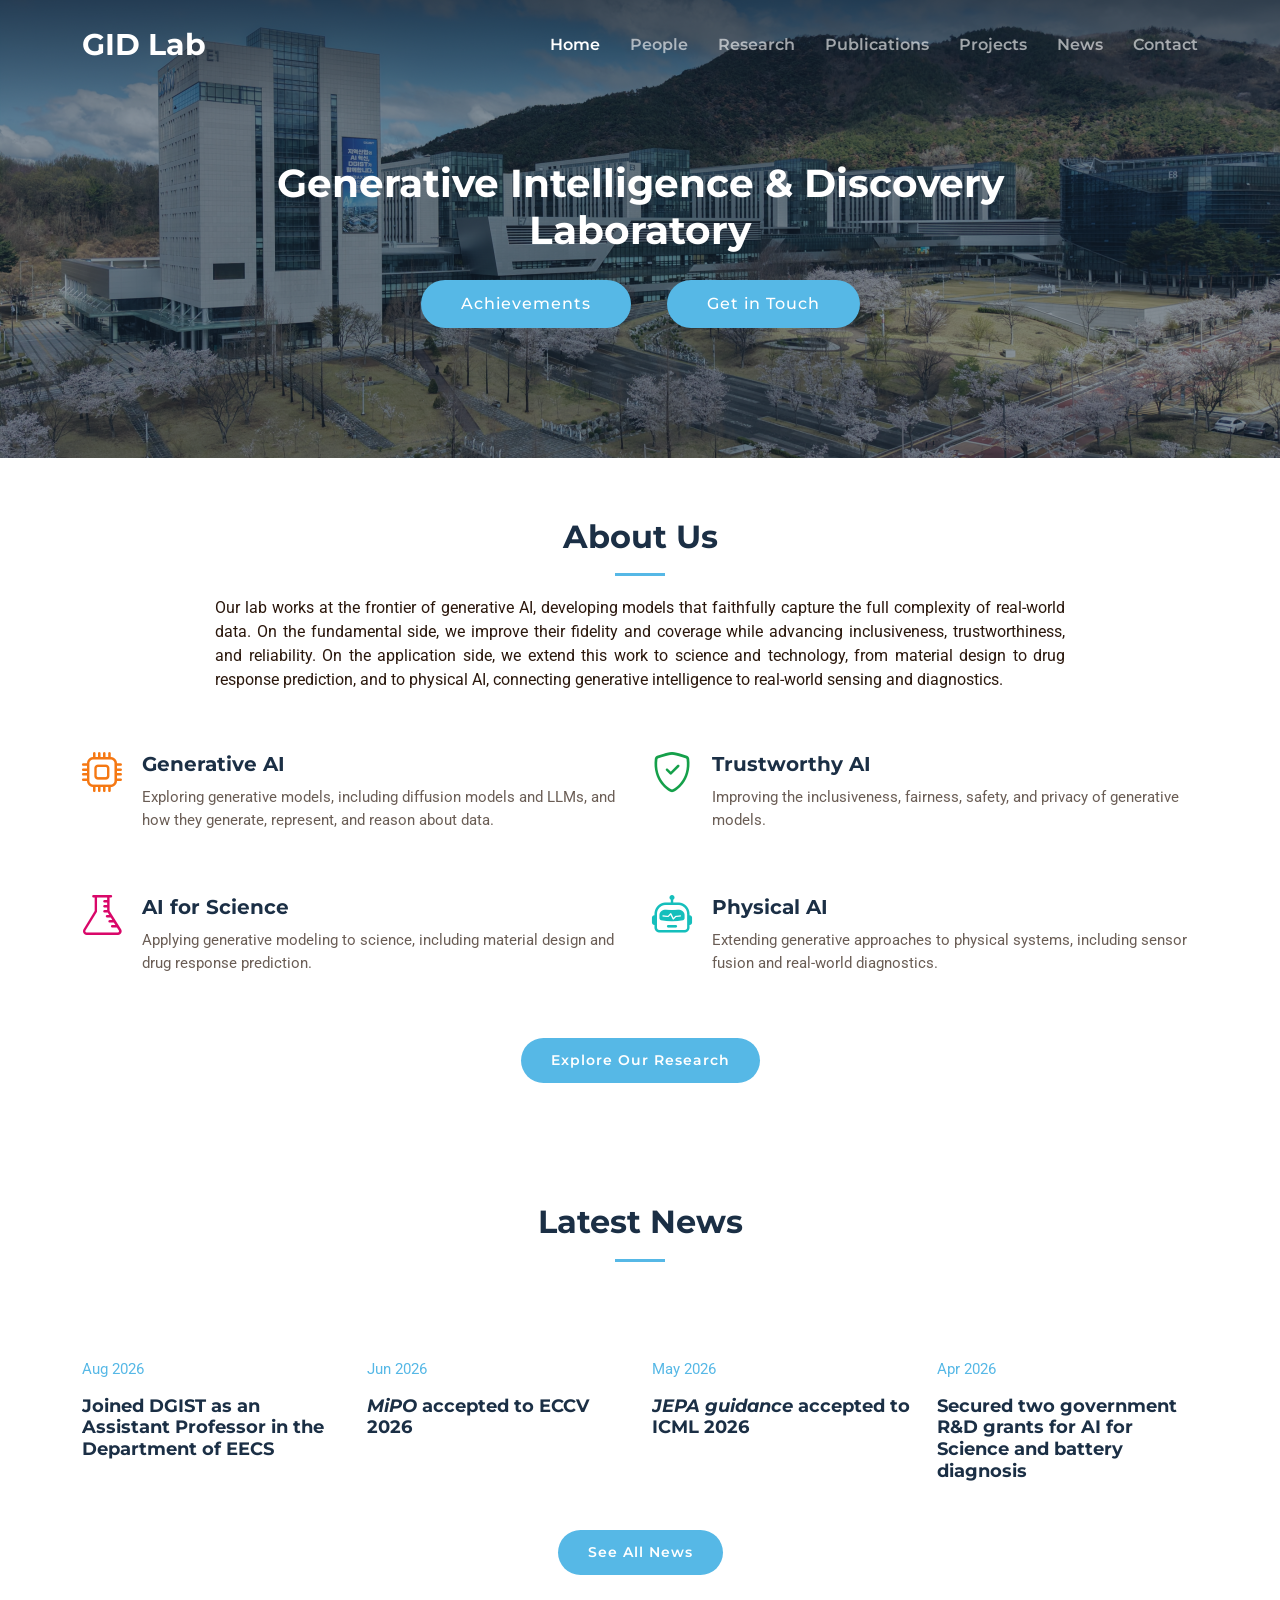
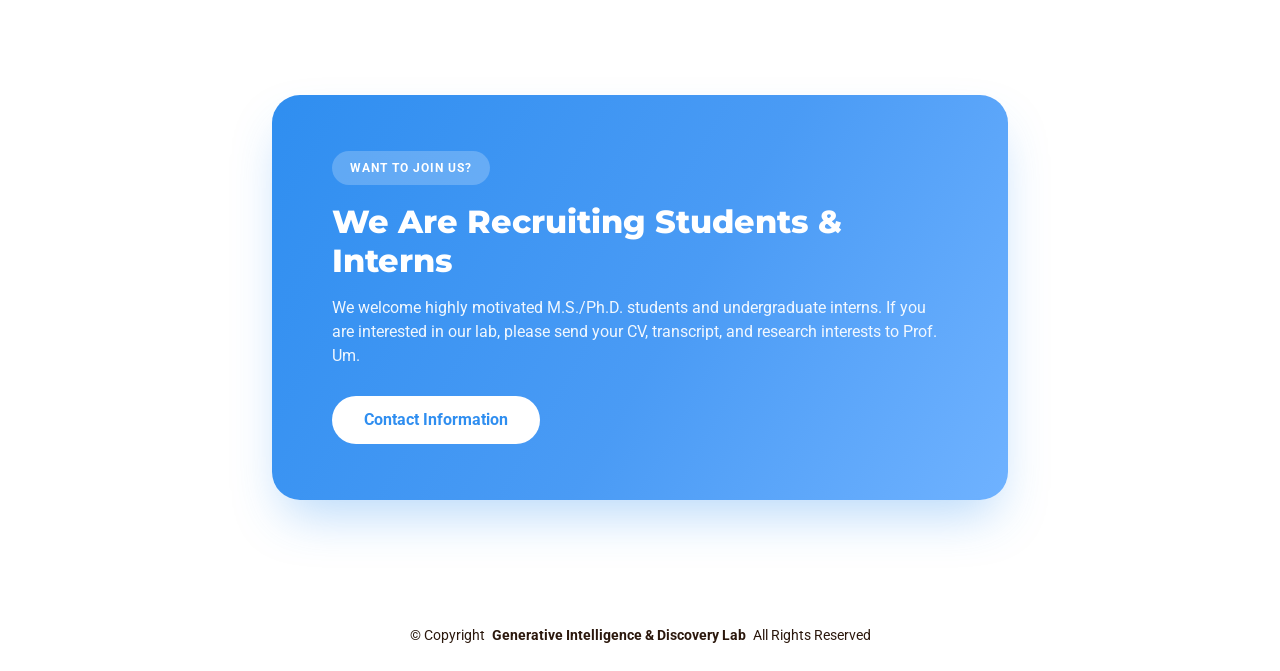
==== commit 53e60fe8: "update" ====
--- a/index.html
+++ b/index.html
@@ -192,6 +192,10 @@
               <p class="description">Extending generative approaches to physical systems, including sensor fusion and real-world diagnostics.</p>
             </div>
           </div><!-- End Service Item -->
+          <div class="text-center mt-4" data-aos="fade-up">
+            <a href="research.html" class="btn-get-started">Explore Our Research</a>
+          </div>
+
 
         </div>
 
@@ -252,6 +256,7 @@
         <div class="text-center mt-5" data-aos="fade-up">
           <a href="news.html" class="btn-get-started">See All News</a>
         </div>
+
 
       </div>
 
--- a/assets/css/main.css
+++ b/assets/css/main.css
@@ -3009,4 +3009,131 @@
 .hero .cta-btn,
 #hero .cta-btn {
   white-space: nowrap;
+}
+
+
+
+/*--------------------------------------------------------------
+# Research Area Cards (custom)
+--------------------------------------------------------------*/
+
+.research-row {
+  display: flex;
+  flex-wrap: wrap;
+  gap: 28px;
+  justify-content: center;
+  align-items: stretch;
+}
+.research-card {
+  background: #fff;
+  border-radius: 14px;
+  box-shadow: 0 3px 16px rgba(0,0,0,0.06);
+  padding: 28px;
+  display: flex;
+  flex-direction: column;
+  flex: 0 0 auto;
+}
+.research-card .research-media {
+  height: 420px;
+  display: flex;
+  justify-content: center;
+  margin-bottom: 20px;
+}
+.research-card .research-media figure {
+  margin: 0;
+  height: 100%;
+  display: flex;
+  max-width: 600px;
+}
+.research-card .research-media img {
+  height: 100%;
+  width: auto;
+  max-width: 100%;
+  object-fit: contain;
+  border-radius: 10px;
+  display: block;
+  background: color-mix(in srgb, var(--default-color), transparent 95%);
+}
+.research-card .icon-title {
+  display: flex;
+  align-items: center;
+  gap: 10px;
+  margin-bottom: 10px;
+}
+.research-card .icon-title i {
+  font-size: 30px;
+  line-height: 0;
+}
+.research-card h4 {
+  font-weight: 700;
+  font-size: 20px;
+  margin: 0;
+  color: var(--heading-color);
+}
+
+.research-card .description {
+  font-size: 15px;
+  color: color-mix(in srgb, var(--default-color), transparent 30%);
+  margin: 0;
+  max-width: none;
+}
+
+@media (max-width: 768px) {
+  .research-row {
+    gap: 20px;
+  }
+  .research-card {
+    width: 100%;
+    max-width: 100%;
+  }
+  .research-card .research-media {
+    height: 220px;
+  }
+  .research-card .research-media figure {
+    max-width: 100%;
+    width: 100%;
+    justify-content: center;
+  }
+  .research-card .research-media img {
+    max-height: 100%;
+  }
+  .research-card .description {
+    max-width: 100%;
+  }
+}
+
+.btn-outline-accent {
+  color: var(--heading-color);
+  background: transparent;
+  border: 2.5px solid var(--heading-color);
+  font-family: var(--heading-font);
+  font-weight: 700;
+  font-size: 14px;
+  letter-spacing: 1px;
+  display: inline-block;
+  padding: 10px 30px;
+  border-radius: 50px;
+  transition: 0.3s;
+}
+.btn-outline-accent:hover {
+  background: var(--heading-color);
+  color: #ffffff;
+}
+
+
+.btn-teal {
+  color: #ffffff;
+  background: #0d9488;
+  font-family: var(--heading-font);
+  font-weight: 600;
+  font-size: 14px;
+  letter-spacing: 1px;
+  display: inline-block;
+  padding: 12px 30px;
+  border-radius: 50px;
+  transition: 0.3s;
+}
+.btn-teal:hover {
+  background: #0b7c72;
+  color: #ffffff;
 }
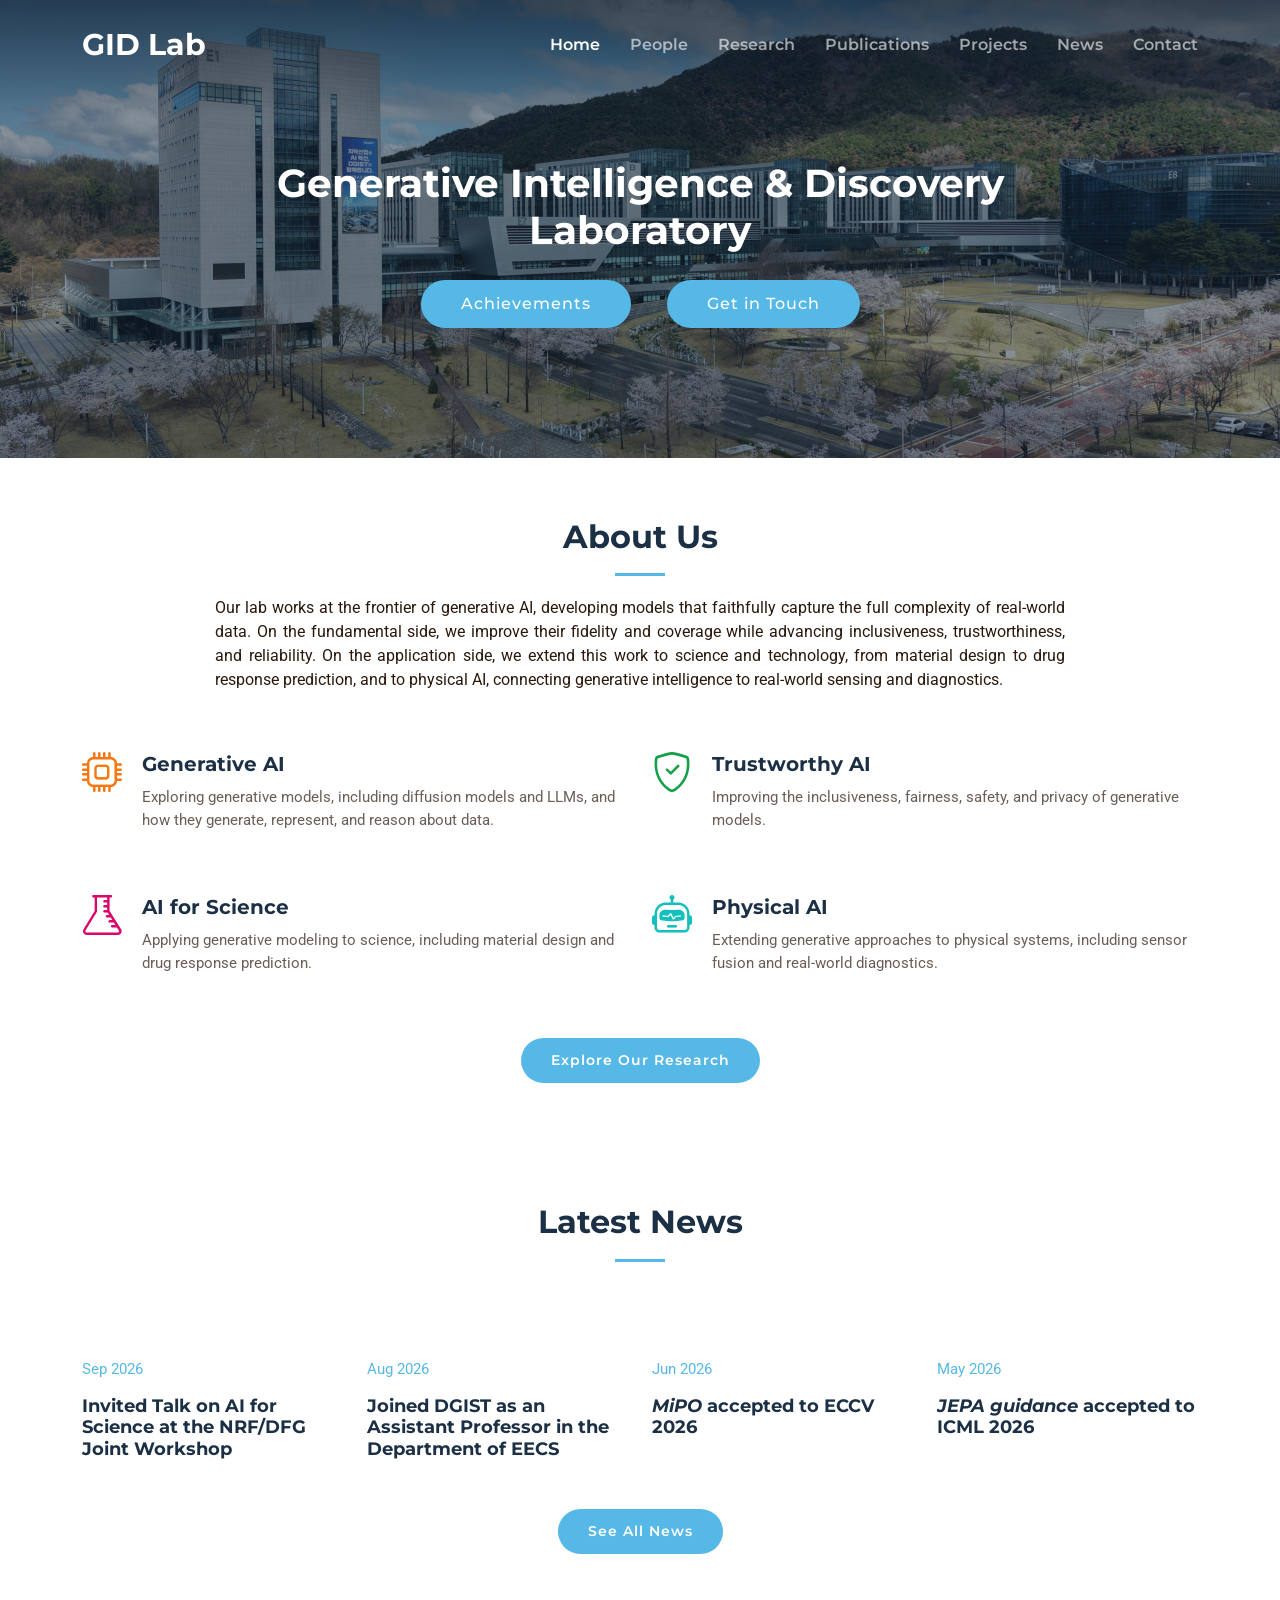
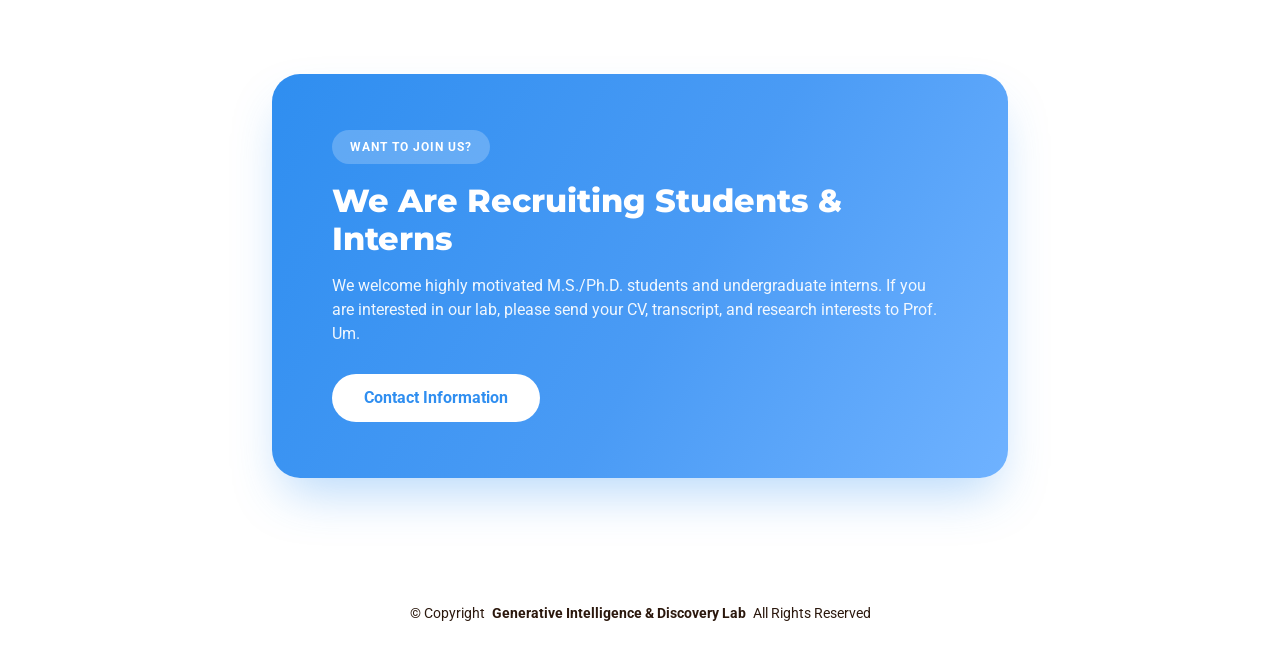
==== commit c5d4d2ba: "update" ====
--- a/index.html
+++ b/index.html
@@ -218,6 +218,15 @@
           <div class="col-xl-3 col-md-6" data-aos="fade-up" data-aos-delay="100">
             <div class="post-box">
               <div class="meta">
+                <span class="post-date">Sep 2026</span>
+              </div>
+              <h3 class="post-title">Invited Talk on AI for Science at the NRF/DFG Joint Workshop</h3>
+            </div>
+          </div>
+
+          <div class="col-xl-3 col-md-6" data-aos="fade-up" data-aos-delay="100">
+            <div class="post-box">
+              <div class="meta">
                 <span class="post-date">Aug 2026</span>
               </div>
               <h3 class="post-title">Joined DGIST as an Assistant Professor in the Department of EECS</h3>
@@ -241,7 +250,7 @@
               <h3 class="post-title"><em>JEPA guidance</em> accepted to ICML 2026</h3>
             </div>
           </div>
-
+<!-- 
           <div class="col-xl-3 col-md-6" data-aos="fade-up" data-aos-delay="100">
             <div class="post-box">
               <div class="meta">
@@ -249,7 +258,7 @@
               </div>
               <h3 class="post-title">Secured two government R&amp;D grants for AI for Science and battery diagnosis</h3>
             </div>
-          </div>
+          </div> -->
 
         </div>
 
--- a/assets/css/main.css
+++ b/assets/css/main.css
@@ -3054,6 +3054,7 @@
   display: block;
   background: color-mix(in srgb, var(--default-color), transparent 95%);
 }
+
 .research-card .icon-title {
   display: flex;
   align-items: center;
@@ -3078,6 +3079,7 @@
   max-width: none;
 }
 
+
 @media (max-width: 768px) {
   .research-row {
     gap: 20px;
@@ -3101,6 +3103,21 @@
     max-width: 100%;
   }
 }
+ 
+.research-row .row-break {
+  flex-basis: 100%;
+  height: 0;
+  margin: 0;
+  padding: 0;
+  display: none;
+}
+@media (max-width: 2299px) and (min-width: 769px) {
+  .research-row .row-break {
+    display: block;
+  }
+}
+
+
 
 .btn-outline-accent {
   color: var(--heading-color);
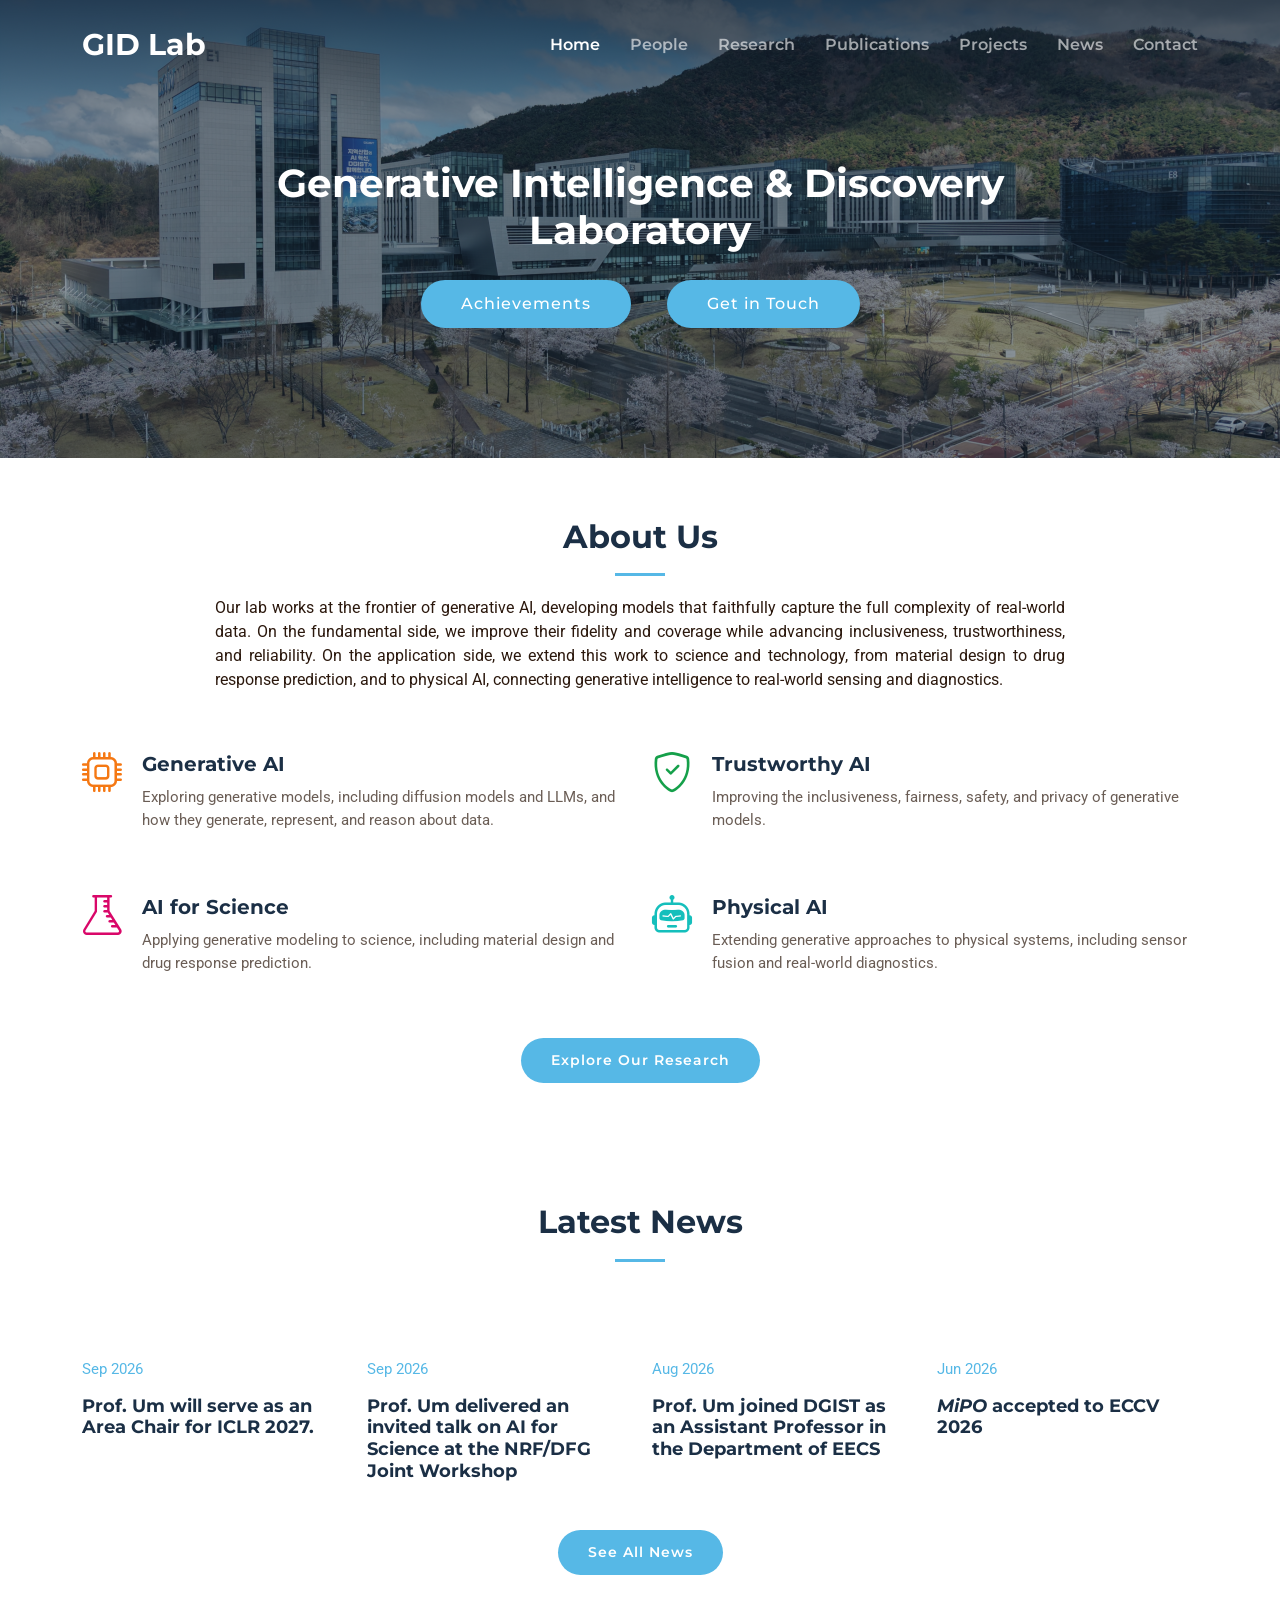
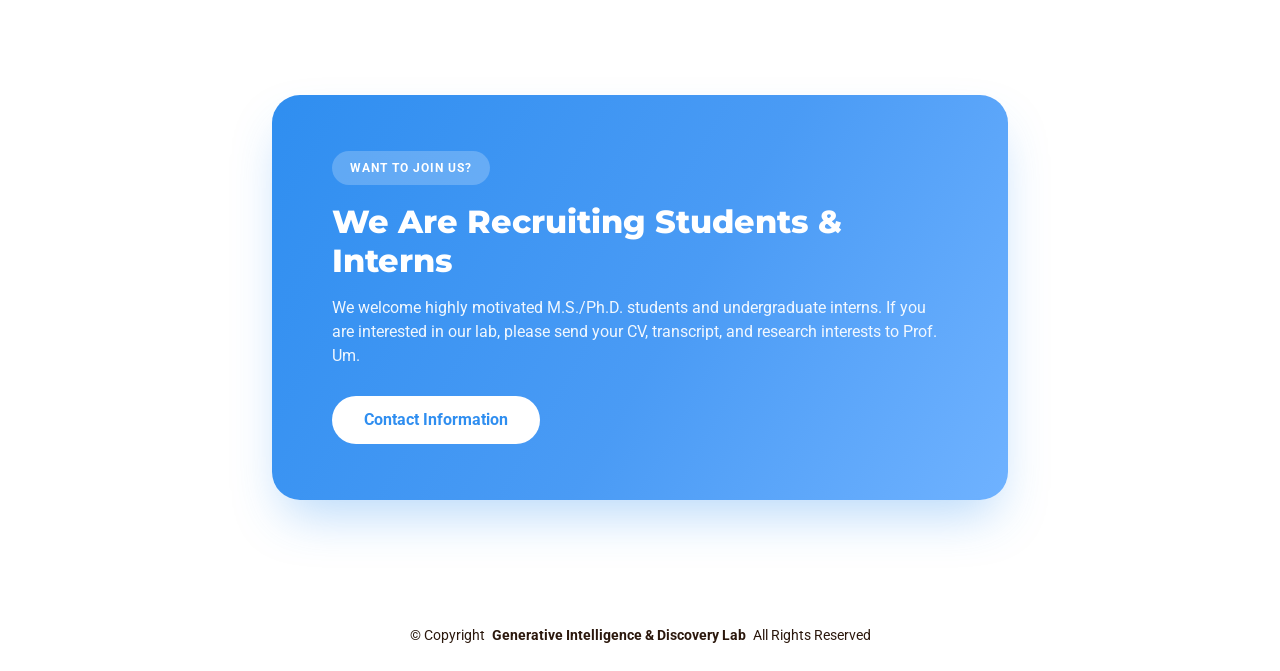
==== commit 0dfa08ee: "update" ====
--- a/index.html
+++ b/index.html
@@ -220,7 +220,16 @@
               <div class="meta">
                 <span class="post-date">Sep 2026</span>
               </div>
-              <h3 class="post-title">Invited Talk on AI for Science at the NRF/DFG Joint Workshop</h3>
+              <h3 class="post-title">Prof. Um will serve as an Area Chair for ICLR 2027.</h3>
+            </div>
+          </div>
+
+          <div class="col-xl-3 col-md-6" data-aos="fade-up" data-aos-delay="100">
+            <div class="post-box">
+              <div class="meta">
+                <span class="post-date">Sep 2026</span>
+              </div>
+              <h3 class="post-title">Prof. Um delivered an invited talk on AI for Science at the NRF/DFG Joint Workshop</h3>
             </div>
           </div>
 
@@ -229,7 +238,7 @@
               <div class="meta">
                 <span class="post-date">Aug 2026</span>
               </div>
-              <h3 class="post-title">Joined DGIST as an Assistant Professor in the Department of EECS</h3>
+              <h3 class="post-title">Prof. Um joined DGIST as an Assistant Professor in the Department of EECS</h3>
             </div>
           </div>
 
@@ -242,14 +251,14 @@
             </div>
           </div>
 
-          <div class="col-xl-3 col-md-6" data-aos="fade-up" data-aos-delay="100">
+          <!-- <div class="col-xl-3 col-md-6" data-aos="fade-up" data-aos-delay="100">
             <div class="post-box">
               <div class="meta">
                 <span class="post-date">May 2026</span>
               </div>
               <h3 class="post-title"><em>JEPA guidance</em> accepted to ICML 2026</h3>
             </div>
-          </div>
+          </div> -->
 <!-- 
           <div class="col-xl-3 col-md-6" data-aos="fade-up" data-aos-delay="100">
             <div class="post-box">
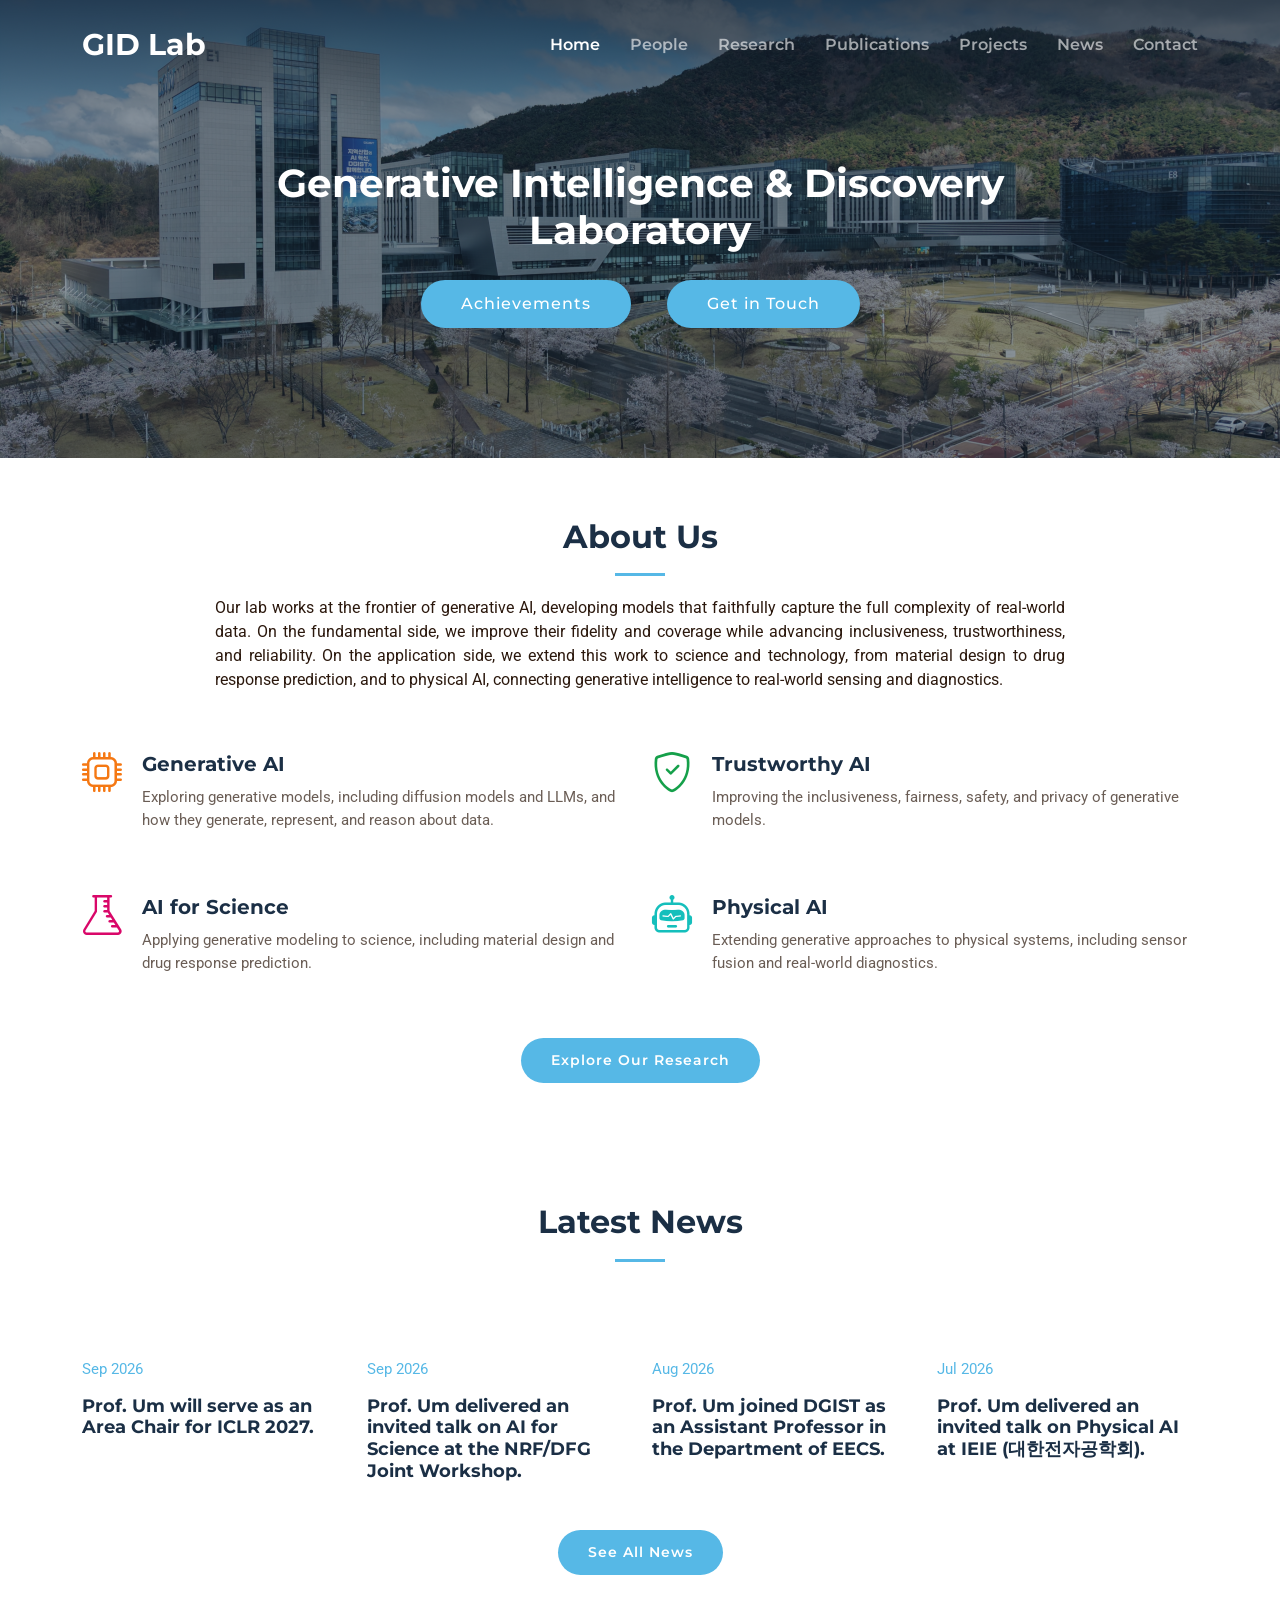
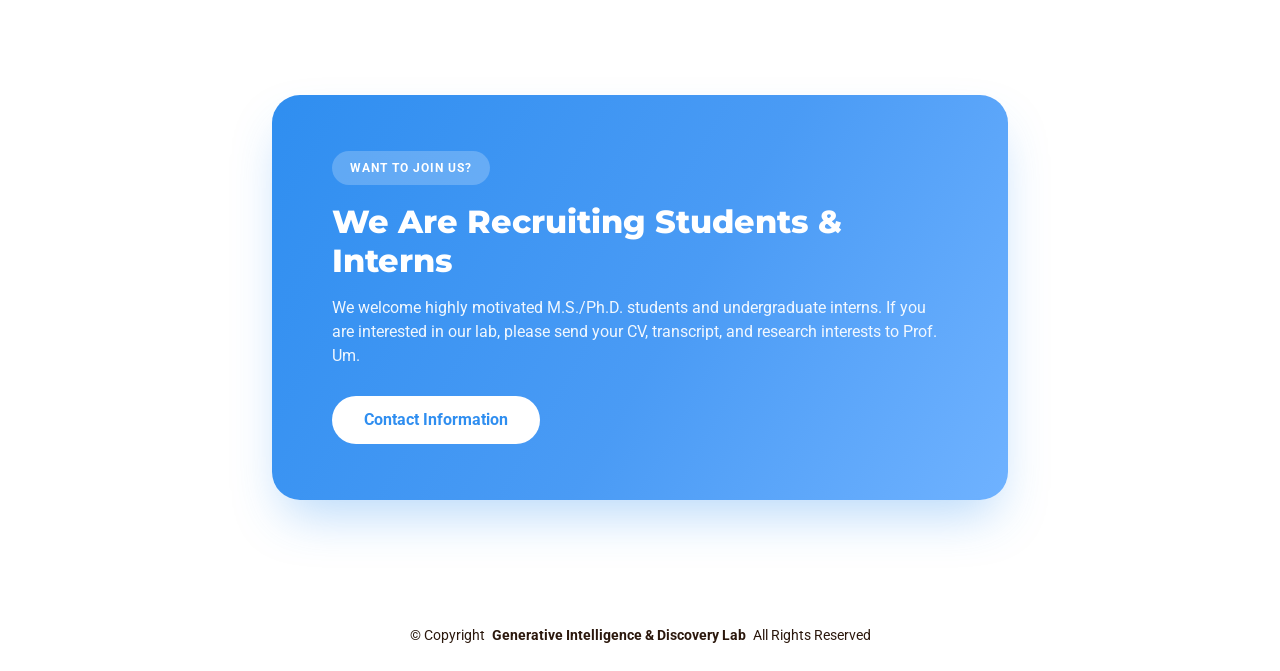
==== commit 5a61b7c2: "update" ====
--- a/index.html
+++ b/index.html
@@ -229,7 +229,7 @@
               <div class="meta">
                 <span class="post-date">Sep 2026</span>
               </div>
-              <h3 class="post-title">Prof. Um delivered an invited talk on AI for Science at the NRF/DFG Joint Workshop</h3>
+              <h3 class="post-title">Prof. Um delivered an invited talk on AI for Science at the NRF/DFG Joint Workshop.</h3>
             </div>
           </div>
 
@@ -238,18 +238,27 @@
               <div class="meta">
                 <span class="post-date">Aug 2026</span>
               </div>
-              <h3 class="post-title">Prof. Um joined DGIST as an Assistant Professor in the Department of EECS</h3>
-            </div>
-          </div>
-
-          <div class="col-xl-3 col-md-6" data-aos="fade-up" data-aos-delay="100">
+              <h3 class="post-title">Prof. Um joined DGIST as an Assistant Professor in the Department of EECS.</h3>
+            </div>
+          </div>
+
+          <div class="col-xl-3 col-md-6" data-aos="fade-up" data-aos-delay="100">
+            <div class="post-box">
+              <div class="meta">
+                <span class="post-date">Jul 2026</span>
+              </div>
+              <h3 class="post-title">Prof. Um delivered an invited talk on Physical AI at IEIE (대한전자공학회).</h3>
+            </div>
+          </div>
+
+          <!-- <div class="col-xl-3 col-md-6" data-aos="fade-up" data-aos-delay="100">
             <div class="post-box">
               <div class="meta">
                 <span class="post-date">Jun 2026</span>
               </div>
               <h3 class="post-title"><em>MiPO</em> accepted to ECCV 2026</h3>
             </div>
-          </div>
+          </div> -->
 
           <!-- <div class="col-xl-3 col-md-6" data-aos="fade-up" data-aos-delay="100">
             <div class="post-box">
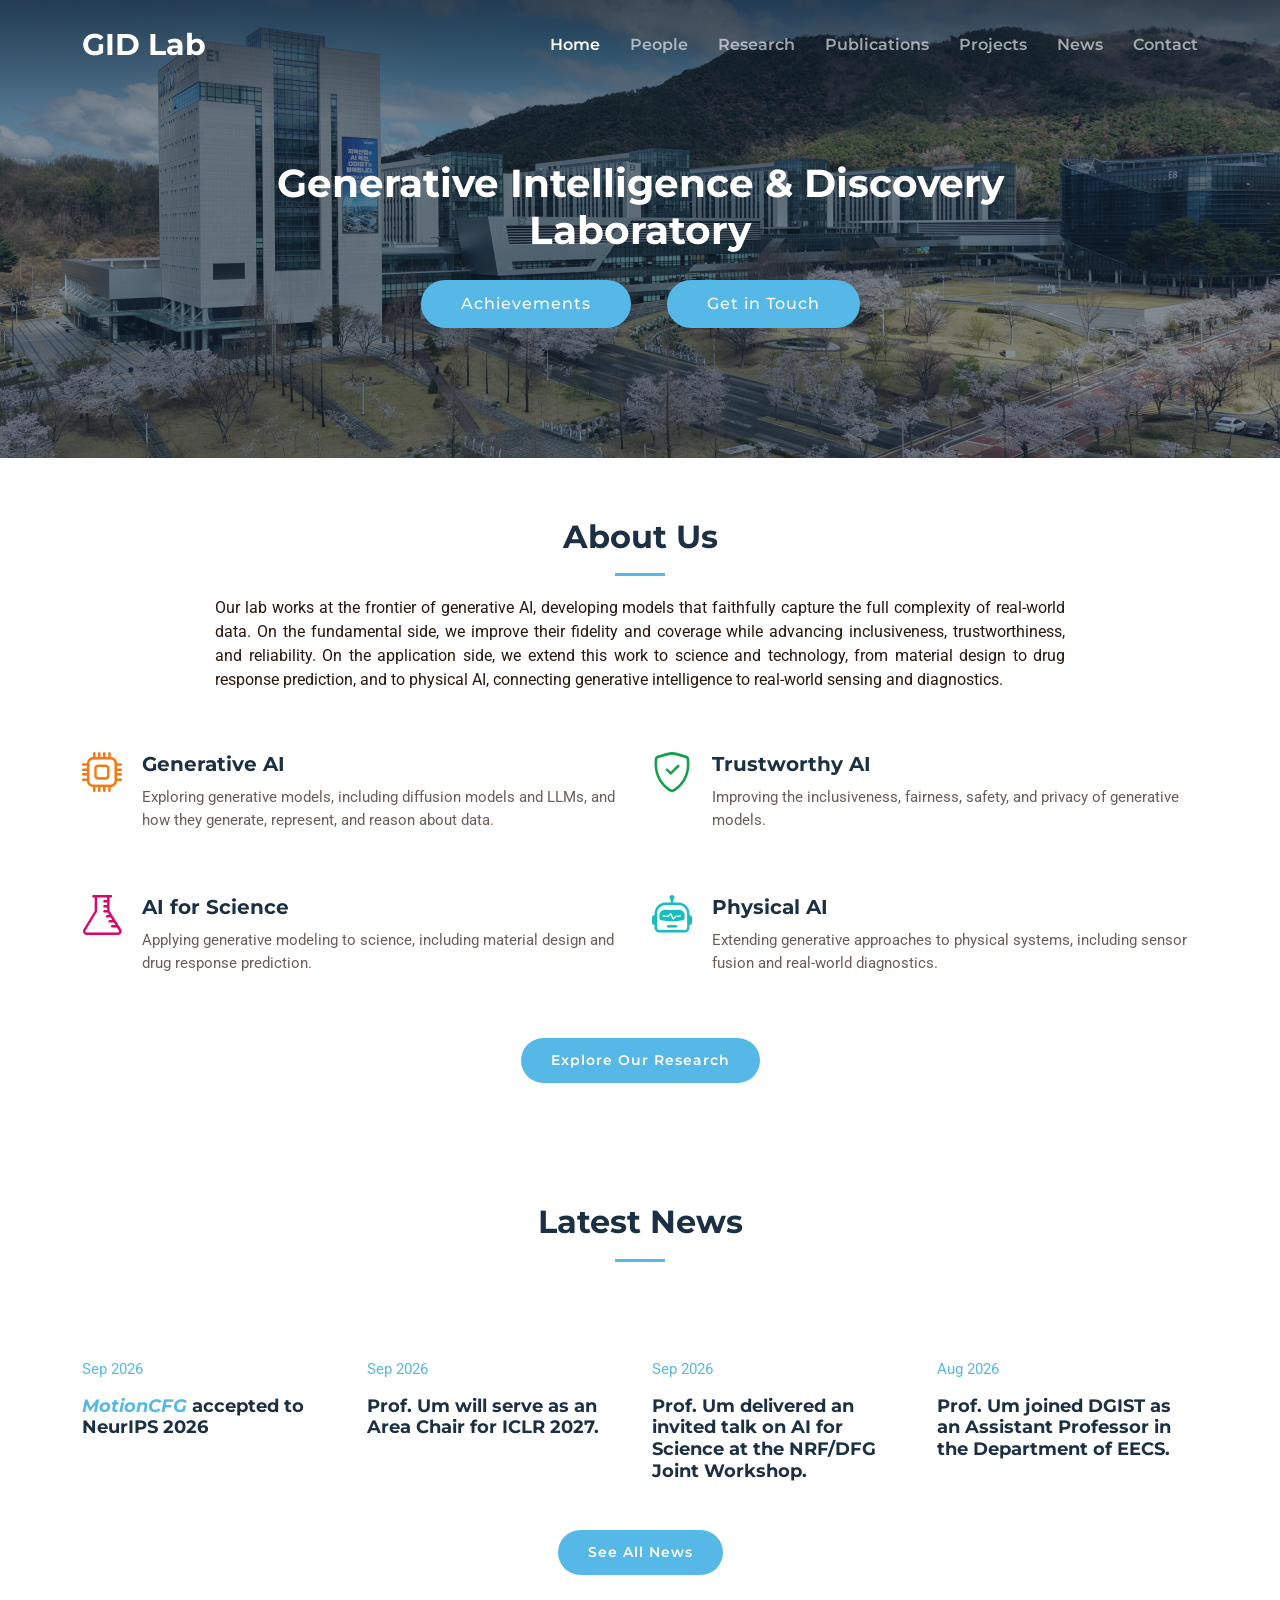
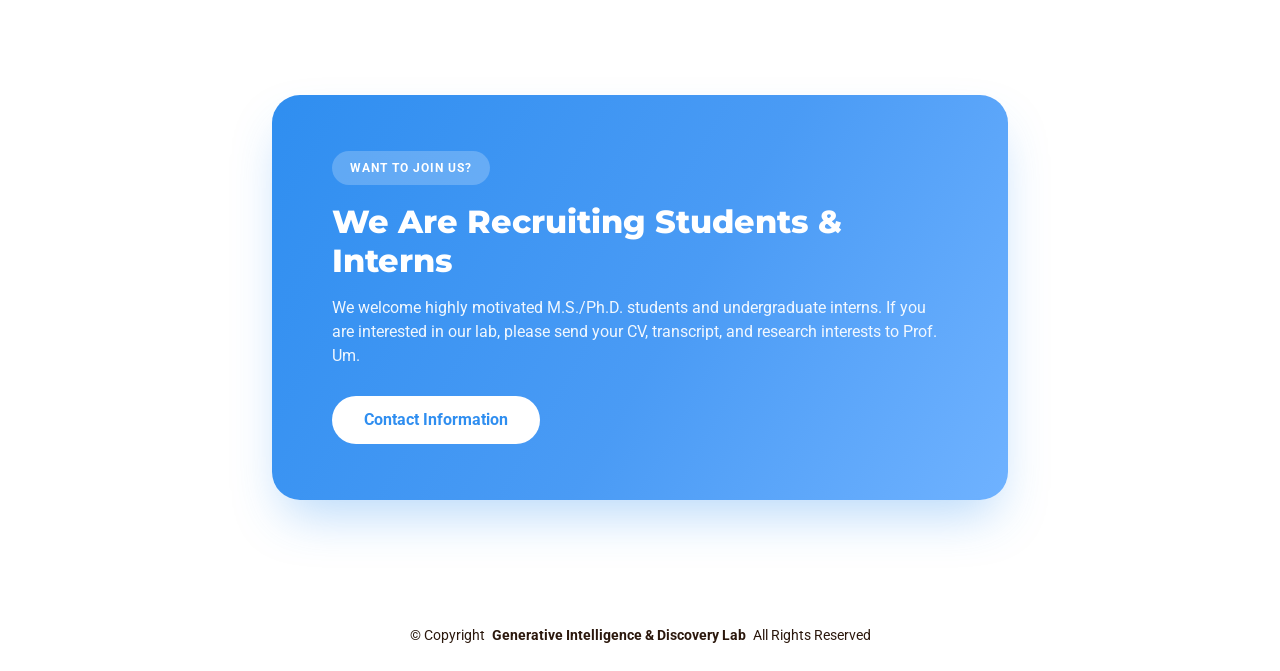
==== commit de88bf21: "update" ====
--- a/index.html
+++ b/index.html
@@ -220,6 +220,15 @@
               <div class="meta">
                 <span class="post-date">Sep 2026</span>
               </div>
+              <h3 class="post-title"><a href="https://arxiv.org/abs/2603.14073" target="_blank"><em>MotionCFG</em></a> accepted to NeurIPS 2026</h3>
+            </div>
+          </div>
+
+          <div class="col-xl-3 col-md-6" data-aos="fade-up" data-aos-delay="100">
+            <div class="post-box">
+              <div class="meta">
+                <span class="post-date">Sep 2026</span>
+              </div>
               <h3 class="post-title">Prof. Um will serve as an Area Chair for ICLR 2027.</h3>
             </div>
           </div>
@@ -242,14 +251,14 @@
             </div>
           </div>
 
-          <div class="col-xl-3 col-md-6" data-aos="fade-up" data-aos-delay="100">
+          <!-- <div class="col-xl-3 col-md-6" data-aos="fade-up" data-aos-delay="100">
             <div class="post-box">
               <div class="meta">
                 <span class="post-date">Jul 2026</span>
               </div>
               <h3 class="post-title">Prof. Um delivered an invited talk on Physical AI at IEIE (대한전자공학회).</h3>
             </div>
-          </div>
+          </div> -->
 
           <!-- <div class="col-xl-3 col-md-6" data-aos="fade-up" data-aos-delay="100">
             <div class="post-box">
